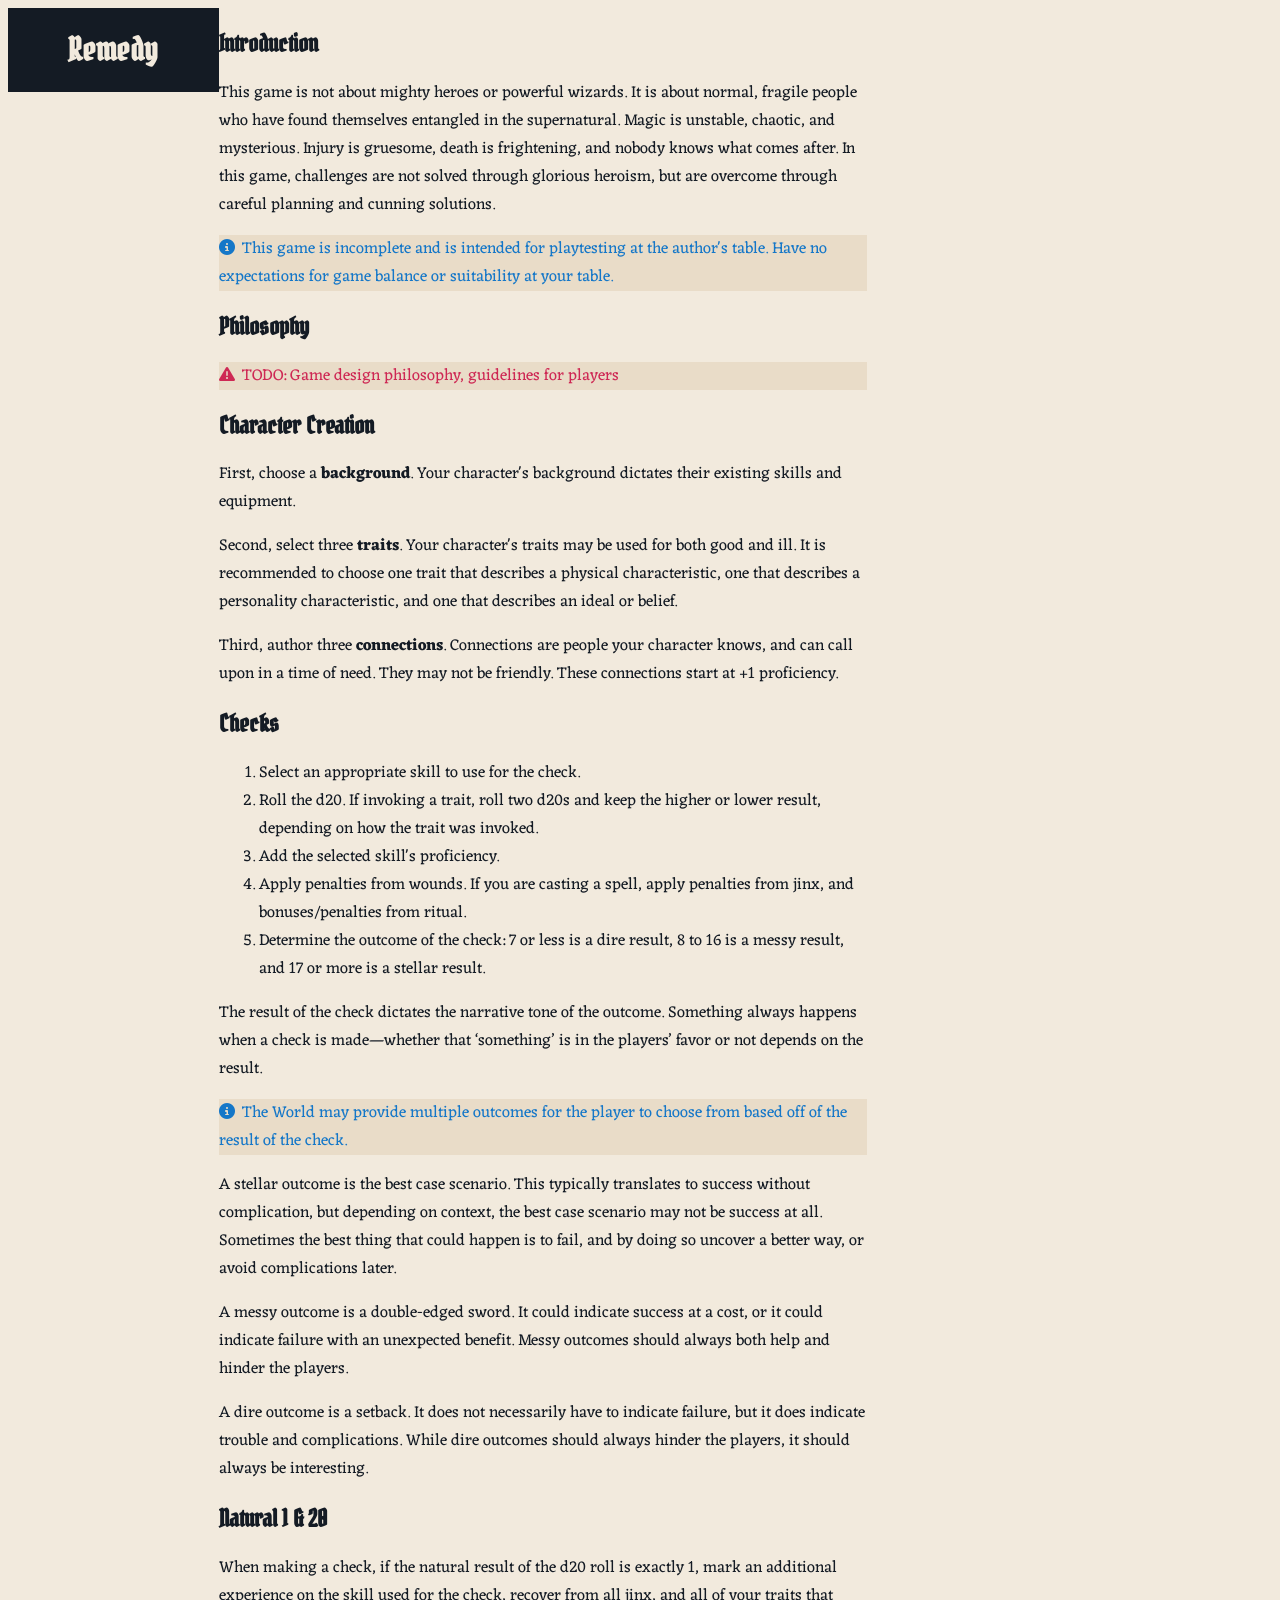
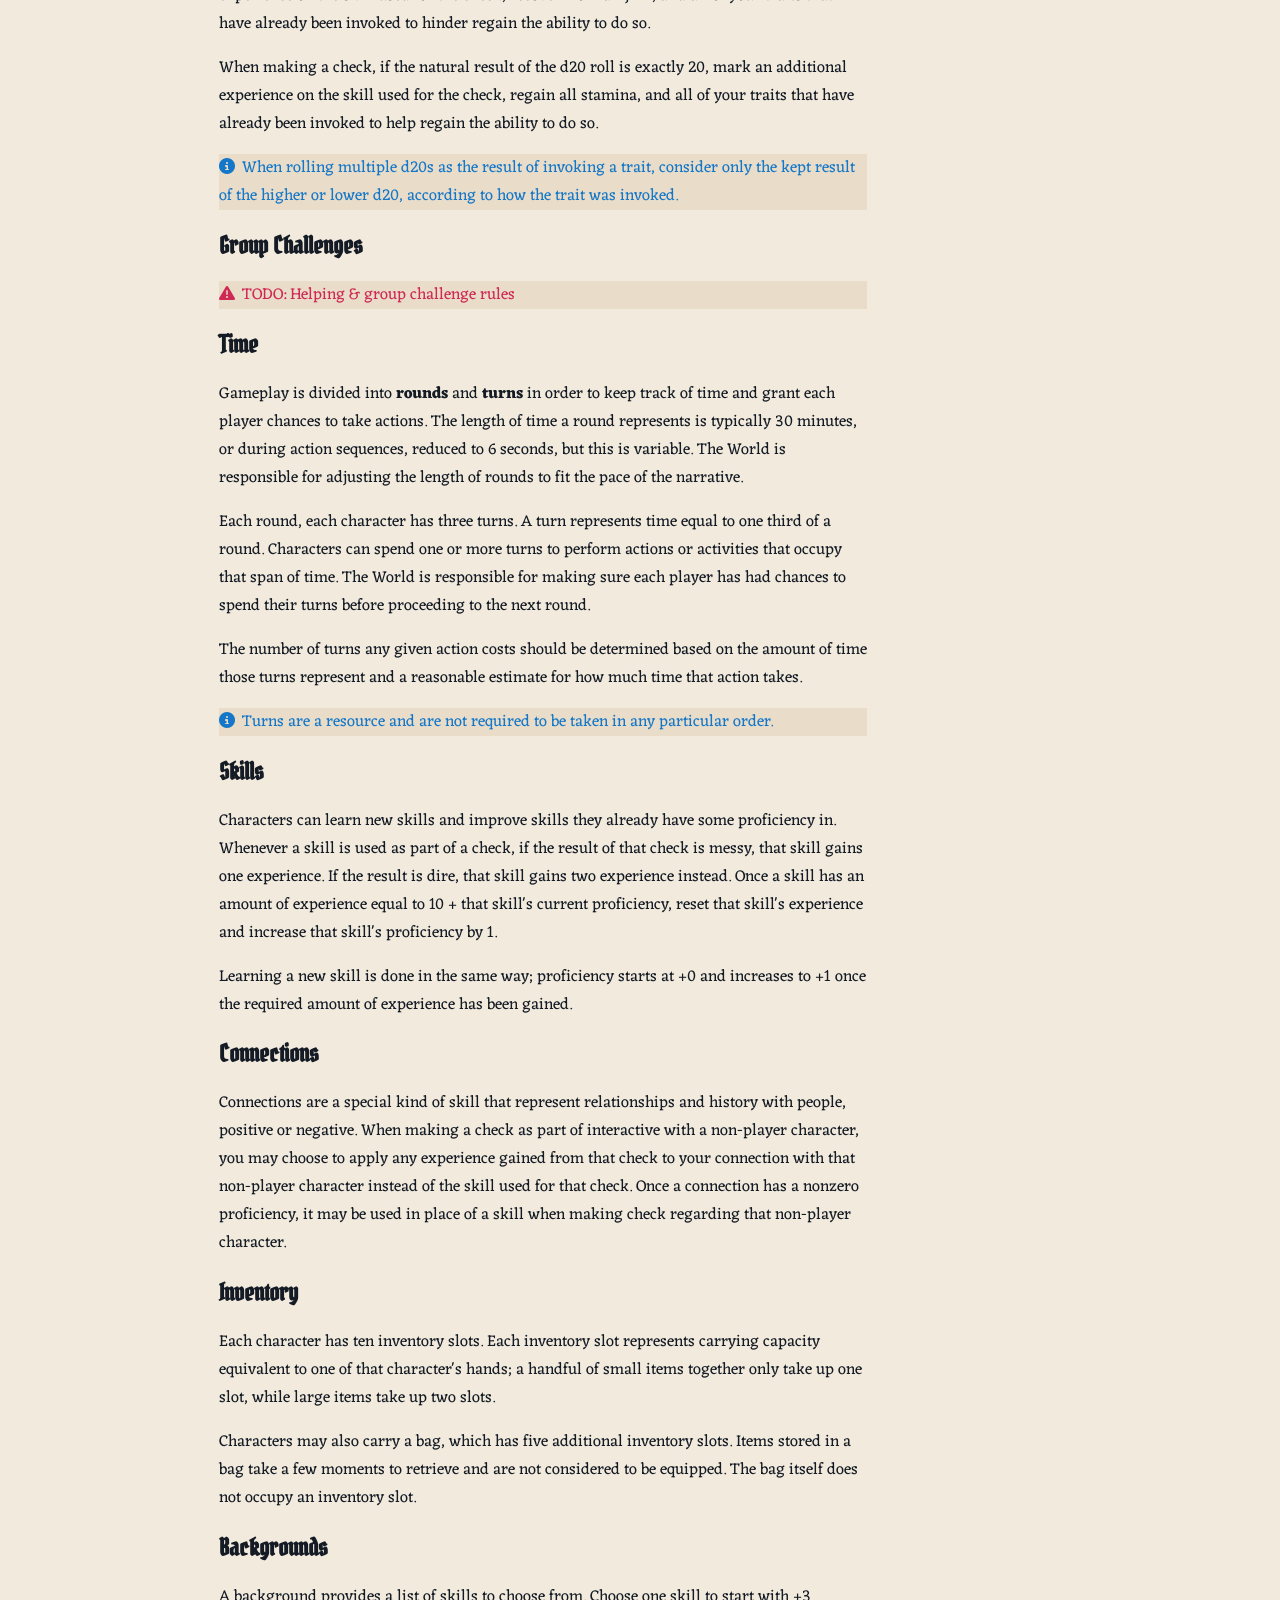
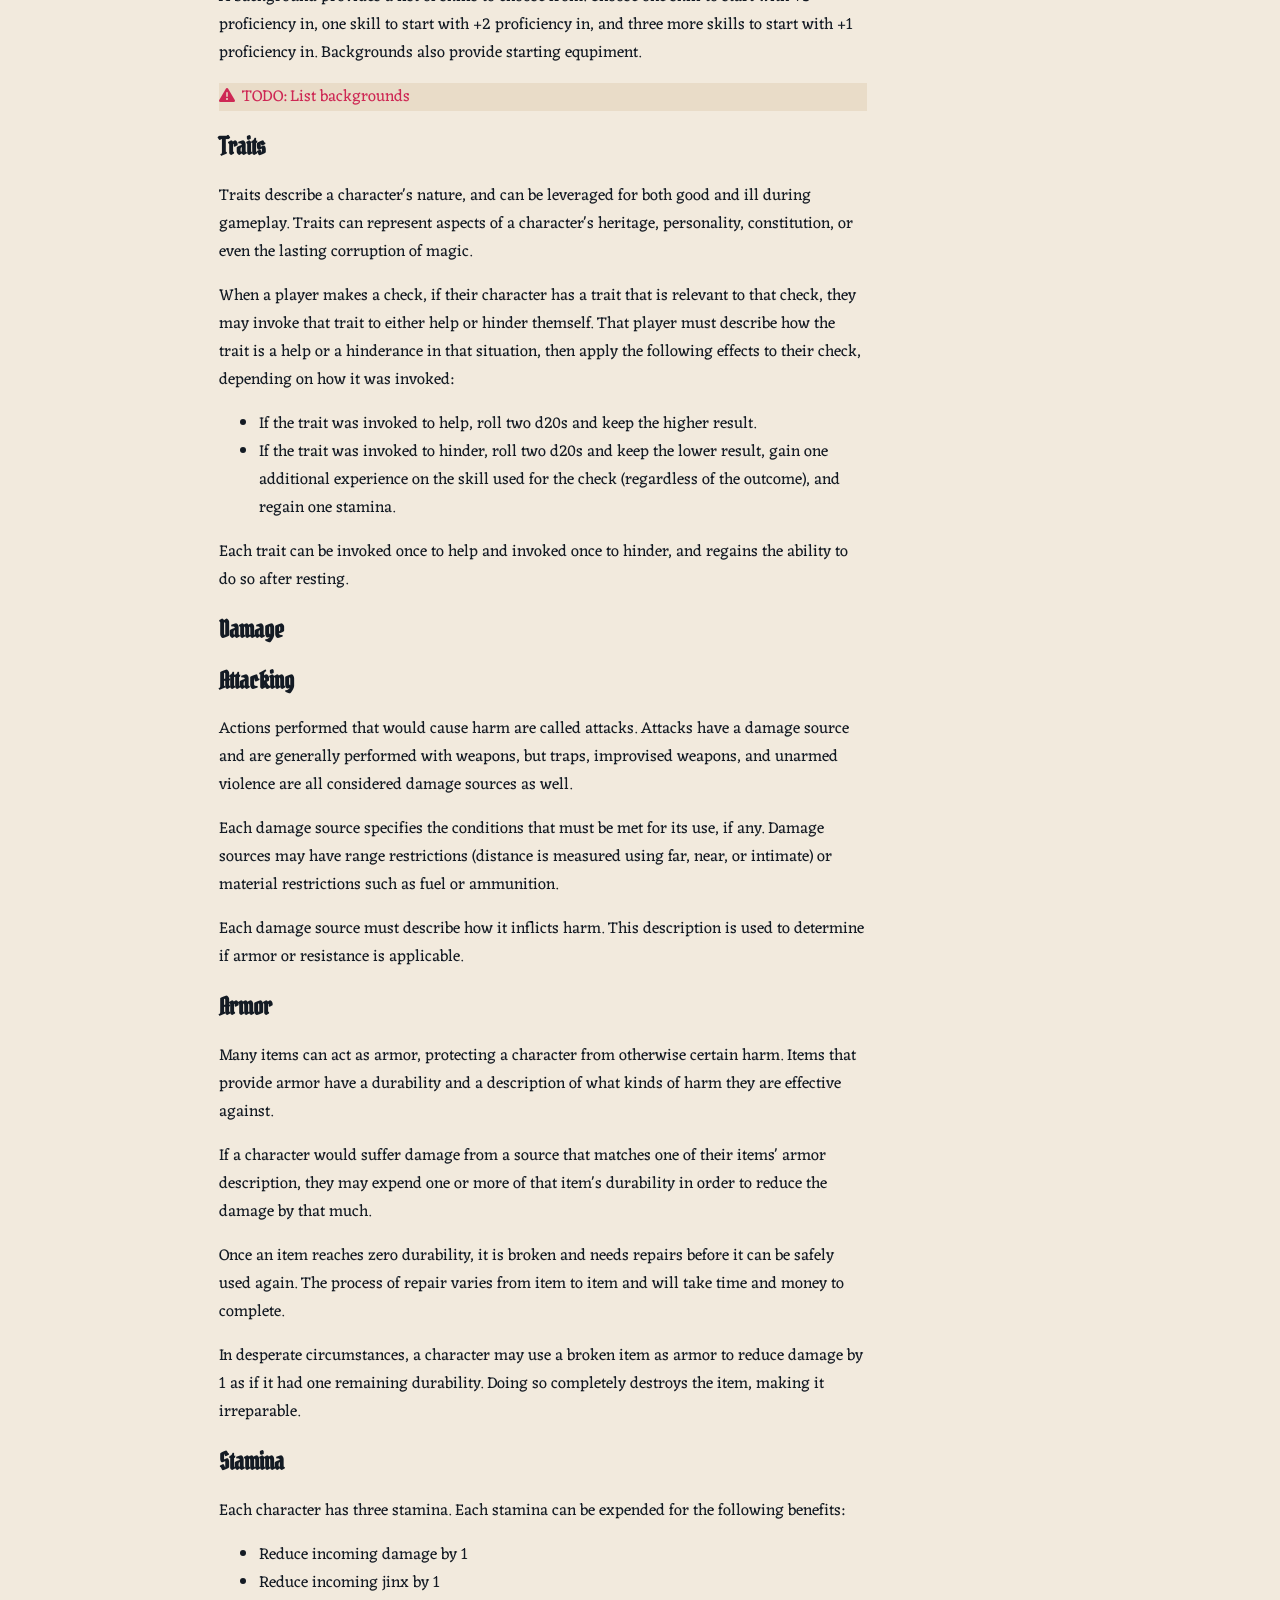
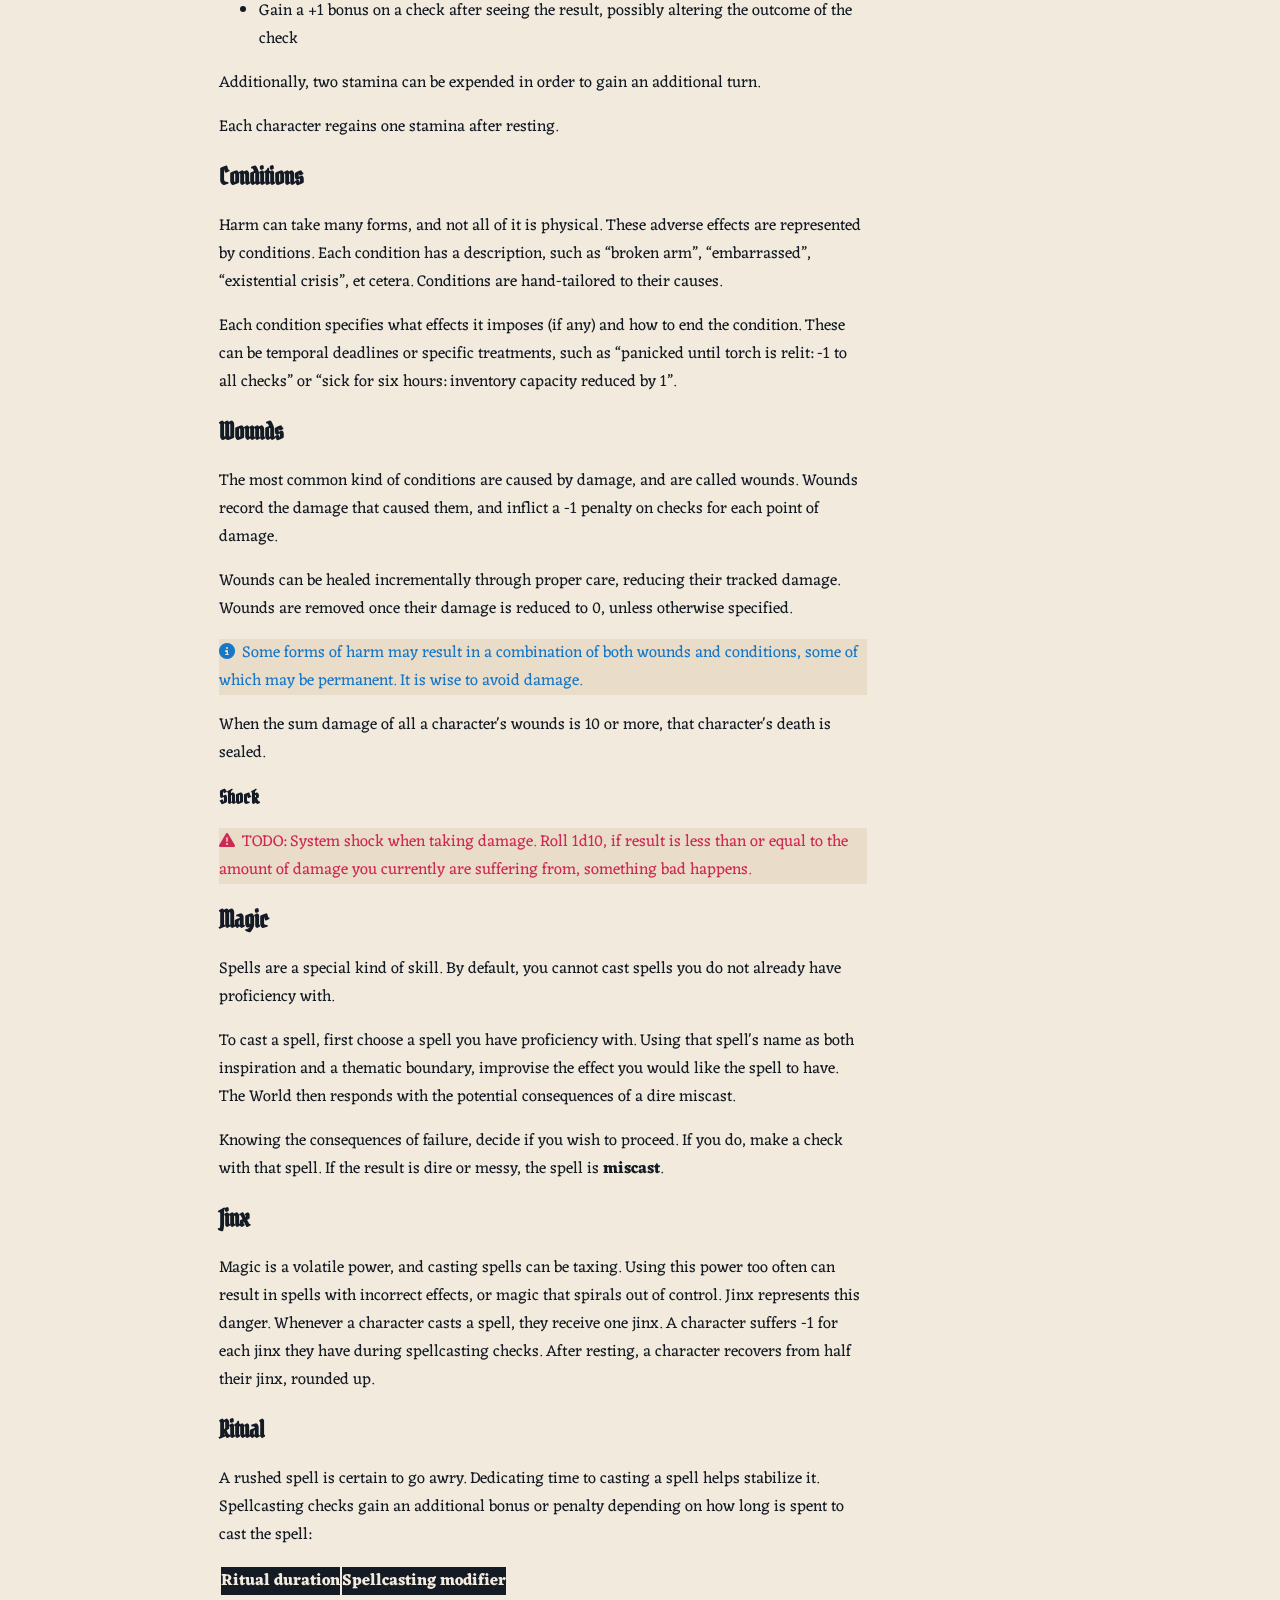
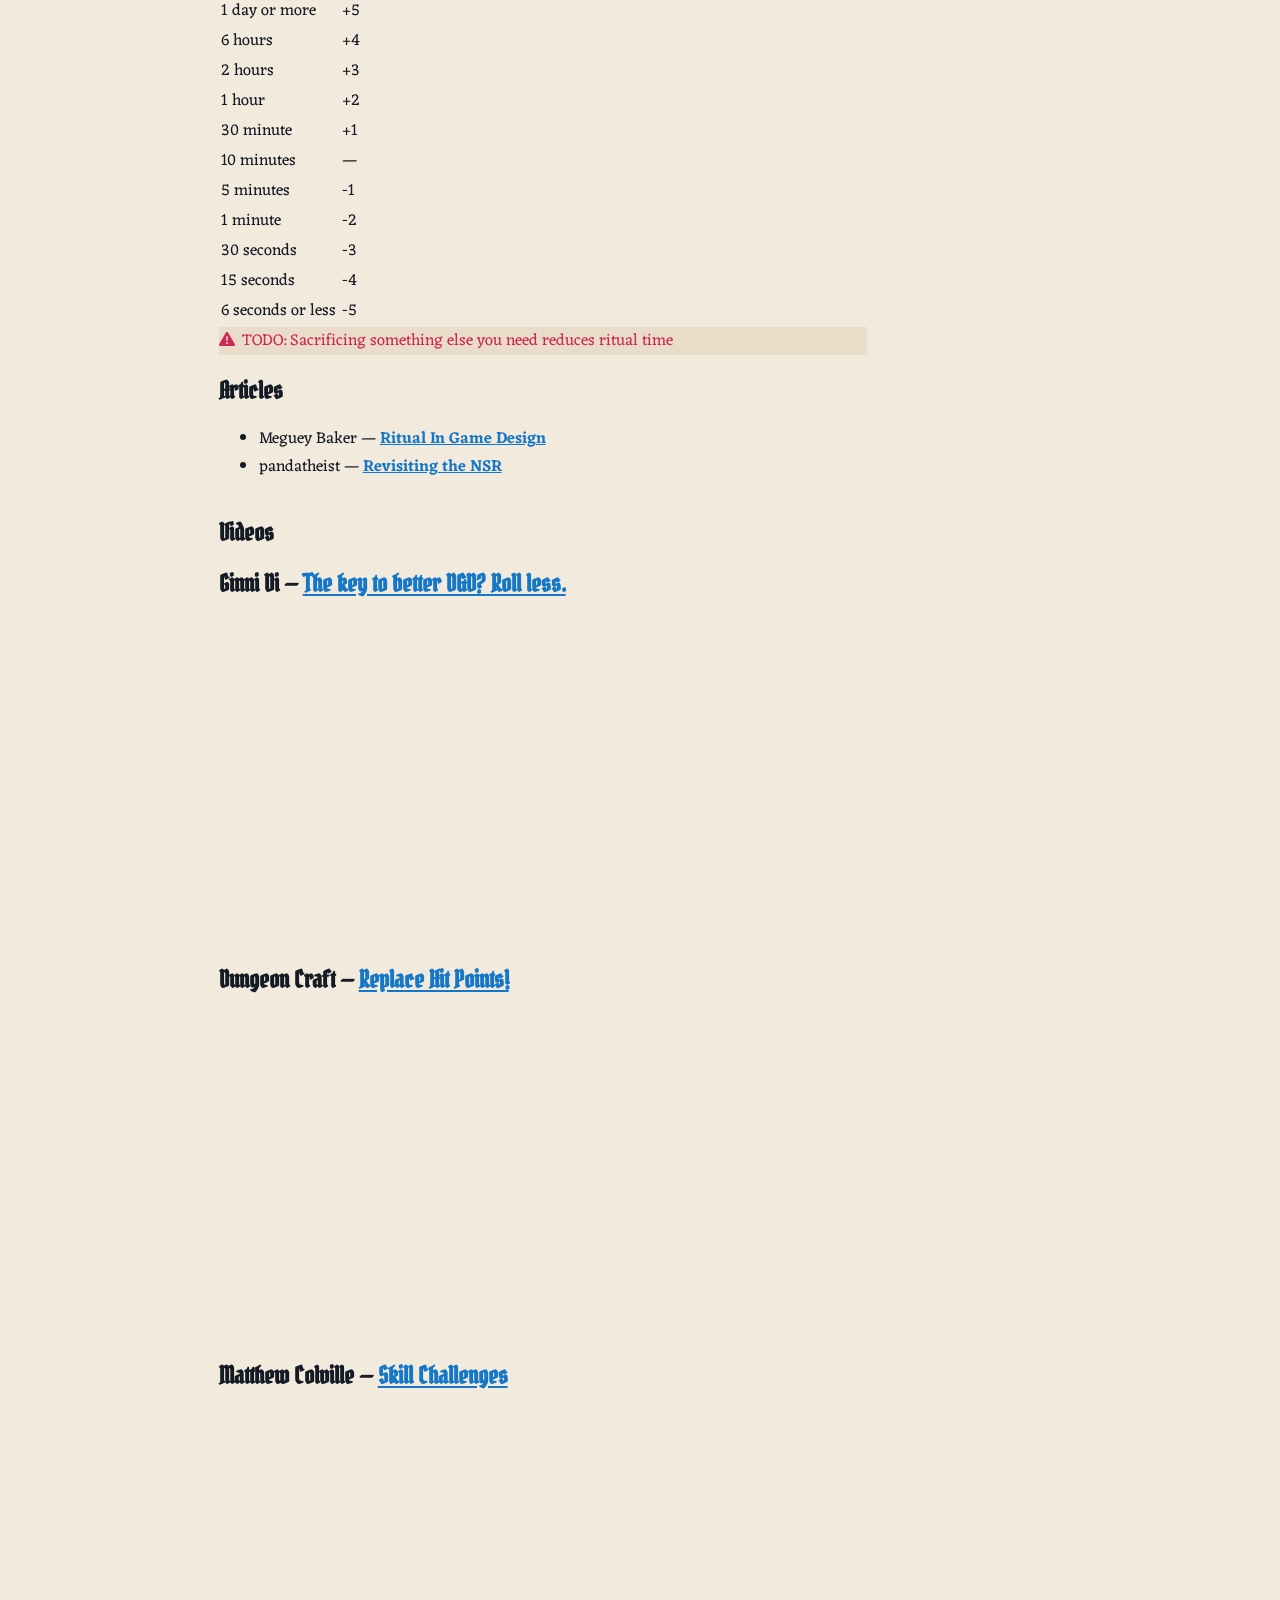
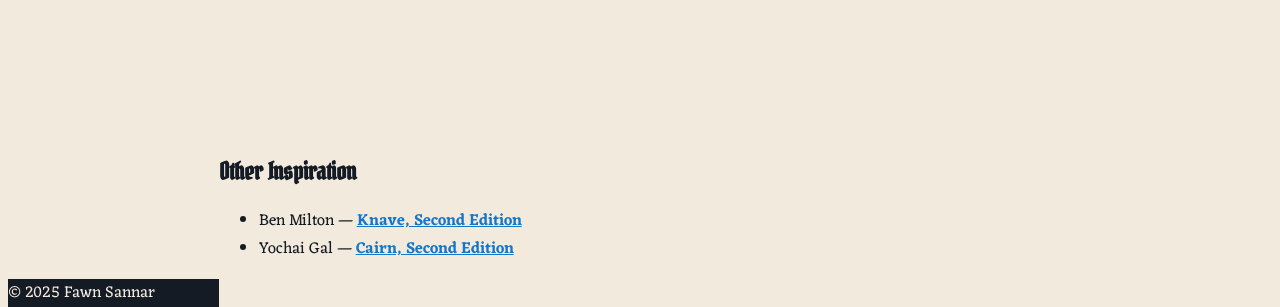
==== p3/index.html @ b81c4a77 "p3: Add Youtube embeds, add colors and font-awesome" ====
<!DOCTYPE html>
<!-- 
Project: Project 3-Responsive Web Site-Topic of your Choice
Name: Fawn Sannar
Submitted: 

I declare that the following source code was written by me, or provided by the instructor for this project. 
I understand that copying source code from any other source, providing source code to another student, or leaving my code on a public website constitutes cheating. 
I acknowledge that if I am found in violation of this policy this may result in a zero grade, a permanent record on file, and possibly immediate failure of the class.
-->
<html>
  <head>
    <title>Remedy</title>
    <link rel="stylesheet" href="css/saffron.css">
    <link rel="stylesheet" href="css/main.css">
    <meta name="viewport" content="width=device-width, initial-scale=1">
    <!-- <script type="text/javascript" src="js/main.js" defer></script> -->
  </head>
  <body class="g:sm">
    <header class="vstack p:md g:sm">
      <h1 id="title" class="mv:text">Remedy</h1>
    </header>
    <main class="content p:xs g:md">
      <section id="rules">
      <h1>Introduction</h1>
      <p>This game is not about mighty heroes or powerful wizards. It is about normal, fragile people who have found themselves entangled in the supernatural. Magic is unstable, chaotic, and mysterious. Injury is gruesome, death is frightening, and nobody knows what comes after. In this game, challenges are not solved through glorious heroism, but are overcome through careful planning and cunning solutions.</p>
      <aside>This game is incomplete and is intended for playtesting at the author's table. Have no expectations for game balance or suitability at your table.</aside>
      <h2>Philosophy</h2>
      <aside class="todo">TODO: Game design philosophy, guidelines for players</aside>
      <h1>Character Creation</h1>
      <p>First, choose a <strong>background</strong>. Your character's background dictates their existing skills and equipment.</p>
      <p>Second, select three <strong>traits</strong>. Your character's traits may be used for both good and ill. It is recommended to choose one trait that describes a physical characteristic, one that describes a personality characteristic, and one that describes an ideal or belief.</p>
      <p>Third, author three <strong>connections</strong>. Connections are people your character knows, and can call upon in a time of need. They may not be friendly. These connections start at +1 proficiency.</p>
      <h1>Checks</h1>
      <ol>
        <li>Select an appropriate skill to use for the check.</li>
        <li>Roll the d20. If invoking a trait, roll two d20s and keep the higher or lower result, depending on how the trait was invoked.</li>
        <li>Add the selected skill's proficiency.</li>
        <li>Apply penalties from wounds. If you are casting a spell, apply penalties from jinx, and bonuses/penalties from ritual.</li>
        <li>Determine the outcome of the check: 7 or less is a dire result, 8 to 16 is a messy result, and 17 or more is a stellar result.</li>
      </ol>
    	<p>The result of the check dictates the narrative tone of the outcome. Something always happens when a check is made—whether that ‘something’ is in the players’ favor or not depends on the result.</p>
    	<aside>The World may provide multiple outcomes for the player to choose from based off of the result of the check.</aside>
    	<p>A stellar outcome is the best case scenario. This typically translates to success without complication, but depending on context, the best case scenario may not be success at all. Sometimes the best thing that could happen is to fail, and by doing so uncover a better way, or avoid complications later.</p>
    	<p>A messy outcome is a double-edged sword. It could indicate success at a cost, or it could indicate failure with an unexpected benefit. Messy outcomes should always both help and hinder the players.</p>
    	<p>A dire outcome is a setback. It does not necessarily have to indicate failure, but it does indicate trouble and complications. While dire outcomes should always hinder the players, it should always be interesting.</p>
      <h2>Natural 1 & 20</h2>
    	<p>When making a check, if the natural result of the d20 roll is exactly 1, mark an additional experience on the skill used for the check, recover from all jinx, and all of your traits that have already been invoked to hinder regain the ability to do so.</p>
    	<p>When making a check, if the natural result of the d20 roll is exactly 20, mark an additional experience on the skill used for the check, regain all stamina, and all of your traits that have already been invoked to help regain the ability to do so.</p>
    	<aside>When rolling multiple d20s as the result of invoking a trait, consider only the kept result of the higher or lower d20, according to how the trait was invoked.</aside>
      <h2>Group Challenges</h2>
      <aside class="todo">TODO: Helping & group challenge rules</aside>
      <h1>Time</h1>
    	<p>Gameplay is divided into <strong>rounds</strong> and <strong>turns</strong> in order to keep track of time and grant each player chances to take actions. The length of time a round represents is typically 30 minutes, or during action sequences, reduced to 6 seconds, but this is variable. The World is responsible for adjusting the length of rounds to fit the pace of the narrative.</p>
    	<p>Each round, each character has three turns. A turn represents time equal to one third of a round. Characters can spend one or more turns to perform actions or activities that occupy that span of time. The World is responsible for making sure each player has had chances to spend their turns before proceeding to the next round.</p>
    	<p>The number of turns any given action costs should be determined based on the amount of time those turns represent and a reasonable estimate for how much time that action takes.</p>
    	<aside>Turns are a resource and are not required to be taken in any particular order.</aside>
      <h1>Skills</h1>
    	<p>Characters can learn new skills and improve skills they already have some proficiency in. Whenever a skill is used as part of a check, if the result of that check is messy, that skill gains one experience. If the result is dire, that skill gains two experience instead. Once a skill has an amount of experience equal to 10 + that skill's current proficiency, reset that skill's experience and increase that skill's proficiency by 1.</p>
    	<p>Learning a new skill is done in the same way; proficiency starts at +0 and increases to +1 once the required amount of experience has been gained.</p>
    	<h2>Connections</h2>
    	<p>Connections are a special kind of skill that represent relationships and history with people, positive or negative. When making a check as part of interactive with a non-player character, you may choose to apply any experience gained from that check to your connection with that non-player character instead of the skill used for that check. Once a connection has a nonzero proficiency, it may be used in place of a skill when making check regarding that non-player character.</p>
      <h1>Inventory</h1>
    	<p>Each character has ten inventory slots. Each inventory slot represents carrying capacity equivalent to one of that character's hands; a handful of small items together only take up one slot, while large items take up two slots.</p>
    	<p>Characters may also carry a bag, which has five additional inventory slots. Items stored in a bag take a few moments to retrieve and are not considered to be equipped. The bag itself does not occupy an inventory slot.</p>
      <h1>Backgrounds</h1>
      <p>A background provides a list of skills to choose from. Choose one skill to start with +3 proficiency in, one skill to start with +2 proficiency in, and three more skills to start with +1 proficiency in. Backgrounds also provide starting equpiment.</p>
      <aside class="todo">TODO: List backgrounds</aside>
      <h1>Traits</h1>
    	<p>Traits describe a character's nature, and can be leveraged for both good and ill during gameplay. Traits can represent aspects of a character's heritage, personality, constitution, or even the lasting corruption of magic.</p>
    	<p>When a player makes a check, if their character has a trait that is relevant to that check, they may invoke that trait to either help or hinder themself. That player must describe how the trait is a help or a hinderance in that situation, then apply the following effects to their check, depending on how it was invoked:</p>
    	<ul>
    		<li>If the trait was invoked to help, roll two d20s and keep the higher result.</li>
    		<li>If the trait was invoked to hinder, roll two d20s and keep the lower result, gain one additional experience on the skill used for the check (regardless of the outcome), and regain one stamina.</li>
    	</ul>
    	<p>Each trait can be invoked once to help and invoked once to hinder, and regains the ability to do so after resting.</p>
      <h1>Damage</h1>
      <h2>Attacking</h2>
      <p>Actions performed that would cause harm are called attacks. Attacks have a damage source and are generally performed with weapons, but traps, improvised weapons, and unarmed violence are all considered damage sources as well.</p>
      <p>Each damage source specifies the conditions that must be met for its use, if any. Damage sources may have range restrictions (distance is measured using far, near, or intimate) or material restrictions such as fuel or ammunition.</p>
      <p>Each damage source must describe how it inflicts harm. This description is used to determine if armor or resistance is applicable.</p>
      <h2>Armor</h2>
    	<p>Many items can act as armor, protecting a character from otherwise certain harm. Items that provide armor have a durability and a description of what kinds of harm they are effective against.</p>
    	<p>If a character would suffer damage from a source that matches one of their items' armor description, they may expend one or more of that item's durability in order to reduce the damage by that much.</p>
    	<p>Once an item reaches zero durability, it is broken and needs repairs before it can be safely used again. The process of repair varies from item to item and will take time and money to complete.</p>
    	<p>In desperate circumstances, a character may use a broken item as armor to reduce damage by 1 as if it had one remaining durability. Doing so completely destroys the item, making it irreparable.</p>
      <h2>Stamina</h2>
    	<p>Each character has three stamina. Each stamina can be expended for the following benefits:</p>
    	<ul>
    		<li>Reduce incoming damage by 1</li>
    		<li>Reduce incoming jinx by 1</li>
    		<li>Gain a +1 bonus on a check after seeing the result, possibly altering the outcome of the check</li>
    	</ul>
      <p>Additionally, two stamina can be expended in order to gain an additional turn.</p>
    	<p>Each character regains one stamina after resting.</p>
      <h2>Conditions</h2>
    	<p>Harm can take many forms, and not all of it is physical. These adverse effects are represented by conditions. Each condition has a description, such as “broken arm”, “embarrassed”, “existential crisis”, et cetera. Conditions are hand-tailored to their causes.</p>
    	<p>Each condition specifies what effects it imposes (if any) and how to end the condition. These can be temporal deadlines or specific treatments, such as “panicked until torch is relit: -1 to all checks” or “sick for six hours: inventory capacity reduced by 1”.</p>
      <h2>Wounds</h2>
    	<p>The most common kind of conditions are caused by damage, and are called wounds. Wounds record the damage that caused them, and inflict a -1 penalty on checks for each point of damage.</p>
    	<p>Wounds can be healed incrementally through proper care, reducing their tracked damage. Wounds are removed once their damage is reduced to 0, unless otherwise specified.</p>
    	<aside>Some forms of harm may result in a combination of both wounds and conditions, some of which may be permanent. It is wise to avoid damage.</aside>
    	<p>When the sum damage of all a character's wounds is 10 or more, that character's death is sealed.</p>
      <h3>Shock</h3>
      <aside class="todo">TODO: System shock when taking damage. Roll 1d10, if result is less than or equal to the amount of damage you currently are suffering from, something bad happens.</aside>
      <h1>Magic</h1>
      <p>Spells are a special kind of skill. By default, you cannot cast spells you do not already have proficiency with.</p>
      <p>To cast a spell, first choose a spell you have proficiency with. Using that spell's name as both inspiration and a thematic boundary, improvise the effect you would like the spell to have. The World then responds with the potential consequences of a dire miscast.</p>
      <p>Knowing the consequences of failure, decide if you wish to proceed. If you do, make a check with that spell. If the result is dire or messy, the spell is <strong>miscast</strong>.</p>
      <h2>Jinx</h2>
      <p>Magic is a volatile power, and casting spells can be taxing. Using this power too often can result in spells with incorrect effects, or magic that spirals out of control. Jinx represents this danger. Whenever a character casts a spell, they receive one jinx. A character suffers -1 for each jinx they have during spellcasting checks. After resting, a character recovers from half their jinx, rounded up.</p>
      <h2>Ritual</h2>
      <p>A rushed spell is certain to go awry. Dedicating time to casting a spell helps stabilize it. Spellcasting checks gain an additional bonus or penalty depending on how long is spent to cast the spell:</p>
      <table>
        <thead>
          <tr><td>Ritual duration</td><td>Spellcasting modifier</td></tr>
        </thead>
        <tr><td>1 day or more</td><td>+5</td></tr>
        <tr><td>6 hours</td><td>+4</td></tr>
        <tr><td>2 hours</td><td>+3</td></tr>
        <tr><td>1 hour</td><td>+2</td></tr>
        <tr><td>30 minute</td><td>+1</td></tr>
        <tr><td>10 minutes</td><td>—</td></tr>
        <tr><td>5 minutes</td><td>-1</td></tr>
        <tr><td>1 minute</td><td>-2</td></tr>
        <tr><td>30 seconds</td><td>-3</td></tr>
        <tr><td>15 seconds</td><td>-4</td></tr>
        <tr><td>6 seconds or less</td><td>-5</td></tr>
      </table>
      <aside class="todo">TODO: Sacrificing something else you need reduces ritual time</aside>
      </section>
      <section id="articles">
      <h1>Articles</h1>
    	<ul>
    		<li>Meguey Baker — <a href="https://lumpley.games/2021/12/30/ritual-in-game-design/">Ritual In Game Design</a></li>
        <li>pandatheist — <a href="https://boneboxchant.wordpress.com/2022/05/04/revisiting-the-nsr/">Revisiting the NSR</a></li>
    	</ul>
      </section>
      <section id="videos">
      <h1>Videos</h1>
  		<h2>Ginni Di — <a href="https://youtu.be/UgDff35jtHw">The key to better D&amp;D? Roll less.</a></h2>
      <iframe width="560" height="315" src="https://www.youtube-nocookie.com/embed/UgDff35jtHw?si=7KKieI5E3Myk6gzg" title="YouTube video player" frameborder="0" allow="accelerometer; autoplay; clipboard-write; encrypted-media; gyroscope; picture-in-picture; web-share" referrerpolicy="strict-origin-when-cross-origin" allowfullscreen></iframe>
  		<h2>Dungeon Craft — <a href="https://youtu.be/MABlOHYommI">Replace Hit Points!</a></h2>
      <iframe width="560" height="315" src="https://www.youtube-nocookie.com/embed/MABlOHYommI?si=eLL5RhQi91vYQtka" title="YouTube video player" frameborder="0" allow="accelerometer; autoplay; clipboard-write; encrypted-media; gyroscope; picture-in-picture; web-share" referrerpolicy="strict-origin-when-cross-origin" allowfullscreen></iframe>
  		<h2>Matthew Colville — <a href="https://youtu.be/MABlOHYommI">Skill Challenges</a></h2>
      <iframe width="560" height="315" src="https://www.youtube-nocookie.com/embed/GvOeqDpkBm8?si=SdVGwxSLFBmIw0ms" title="YouTube video player" frameborder="0" allow="accelerometer; autoplay; clipboard-write; encrypted-media; gyroscope; picture-in-picture; web-share" referrerpolicy="strict-origin-when-cross-origin" allowfullscreen></iframe>
      </section>
      <section id="other inspiration">
      <h1>Other Inspiration</h1>
    	<ul>
    		<li>Ben Milton — <a href="https://questingblog.com/knave-2e/">Knave, Second Edition</a></li>
    		<li>Yochai Gal — <a href="https://cairnrpg.com/second-edition/">Cairn, Second Edition</a></li>
    	</ul>
      </section>
    </main>
    <footer>
    &copy; 2025 Fawn Sannar
    </footer>
  </body>
</html>
---- p3/css/main.css ----
@import url("https://cdnjs.cloudflare.com/ajax/libs/font-awesome/6.4.2/css/all.min.css");
@import url('https://fonts.googleapis.com/css2?family=Eczar:wght@400..800&family=Pirata+One&display=swap');

:root {
  --col-paper: oklch(94% 0.02 80);
  --col-paper1: oklch(90% 0.03 80);
  --col-paper2: oklch(86% 0.05 80);
  --col-paper3: oklch(82% 0.07 80);

  --col-ink: oklch(22% 0.02 255);
  --col-ink-faint: oklch(40% 0.01 44);
  --col-ink-red: oklch(56% 0.2 12);
  --col-ink-blue: oklch(56% 0.15 250);
  --col-ink-purple: oklch(56% 0.15 295);

  background-color: var(--col-paper);
  color: var(--col-ink);
  font-family: 'Eczar', serif;
  font-variant-numeric: tabular-nums;
}

body {
  height: 100dvh;
  display: grid;
  grid-template: "nav body" 1fr "footer ." auto / minmax(min-content, 1fr) 5fr;
  align-items: start;
}

thead {
  font-weight: bold;
}

aside {
  color: var(--col-ink-blue);
  background-color: var(--col-paper1);
  border-radius: var(--xs-rem);
  padding: var(--xs-rem) var(--sm-rem);
}

aside::before {
  content: "\f05a";
  font-family: "Font Awesome 6 Free";
  font-style: normal;
  font-variant: normal;
  text-rendering: auto;
  font-weight: 900;
  margin-inline-end: 0.7ch;
}

a {
  font-weight: 600;
  /* text-decoration: none; */
  color: var(--col-ink-blue);
}

a:visited {
  color: var(--col-ink-purple);
}

table td {
  padding: var(--zs-rem);
}

.todo {
  font-style: normal;
  color: var(--col-ink-red);
}

.todo::before {
  content: "\f071";
}

.content {
  display: grid;
  grid-area: body;
  grid-template-columns: minmax(min-content, auto) 1fr;
}

:is(h1, h2, h3, h4, h5, h6) {
  font-family: 'Pirata One', serif;
}

.content> :is(h1, h2, h3, h4, h5, h6) {
  text-align: end;
  grid-column: 1;
  padding: 0;
  margin-top: calc(1em - 1lh);
}

.content>:is(ol, ul) {
  padding-inline-start: 3ch;
}

.content>* {
  max-width: 72ch;
  grid-column: 2;
  align-self: flex-start;
  margin: 0;
}

header,
footer,
thead {
  color: var(--col-paper);
  background-color: var(--col-ink);
}

header {
  grid-area: nav;
}

footer {
  grid-area: footer;
}

#title {
  text-align: center;
}

@media (width < 786px) {
  body {
    grid-template: "nav" auto "body" 1fr "footer" auto / 1fr;
  }

  p {
    text-indent: 2ch;
  }

  .content {
    grid-template-columns: 1fr;
  }

  .content> :is(h1, h2, h3, h4, h5, h6) {
    text-align: start;
    grid-column: 1;
  }

  .content>p {
    grid-column: 1;
  }

  .content>* {
    grid-column: 1;
    padding-top: 0;
  }
}
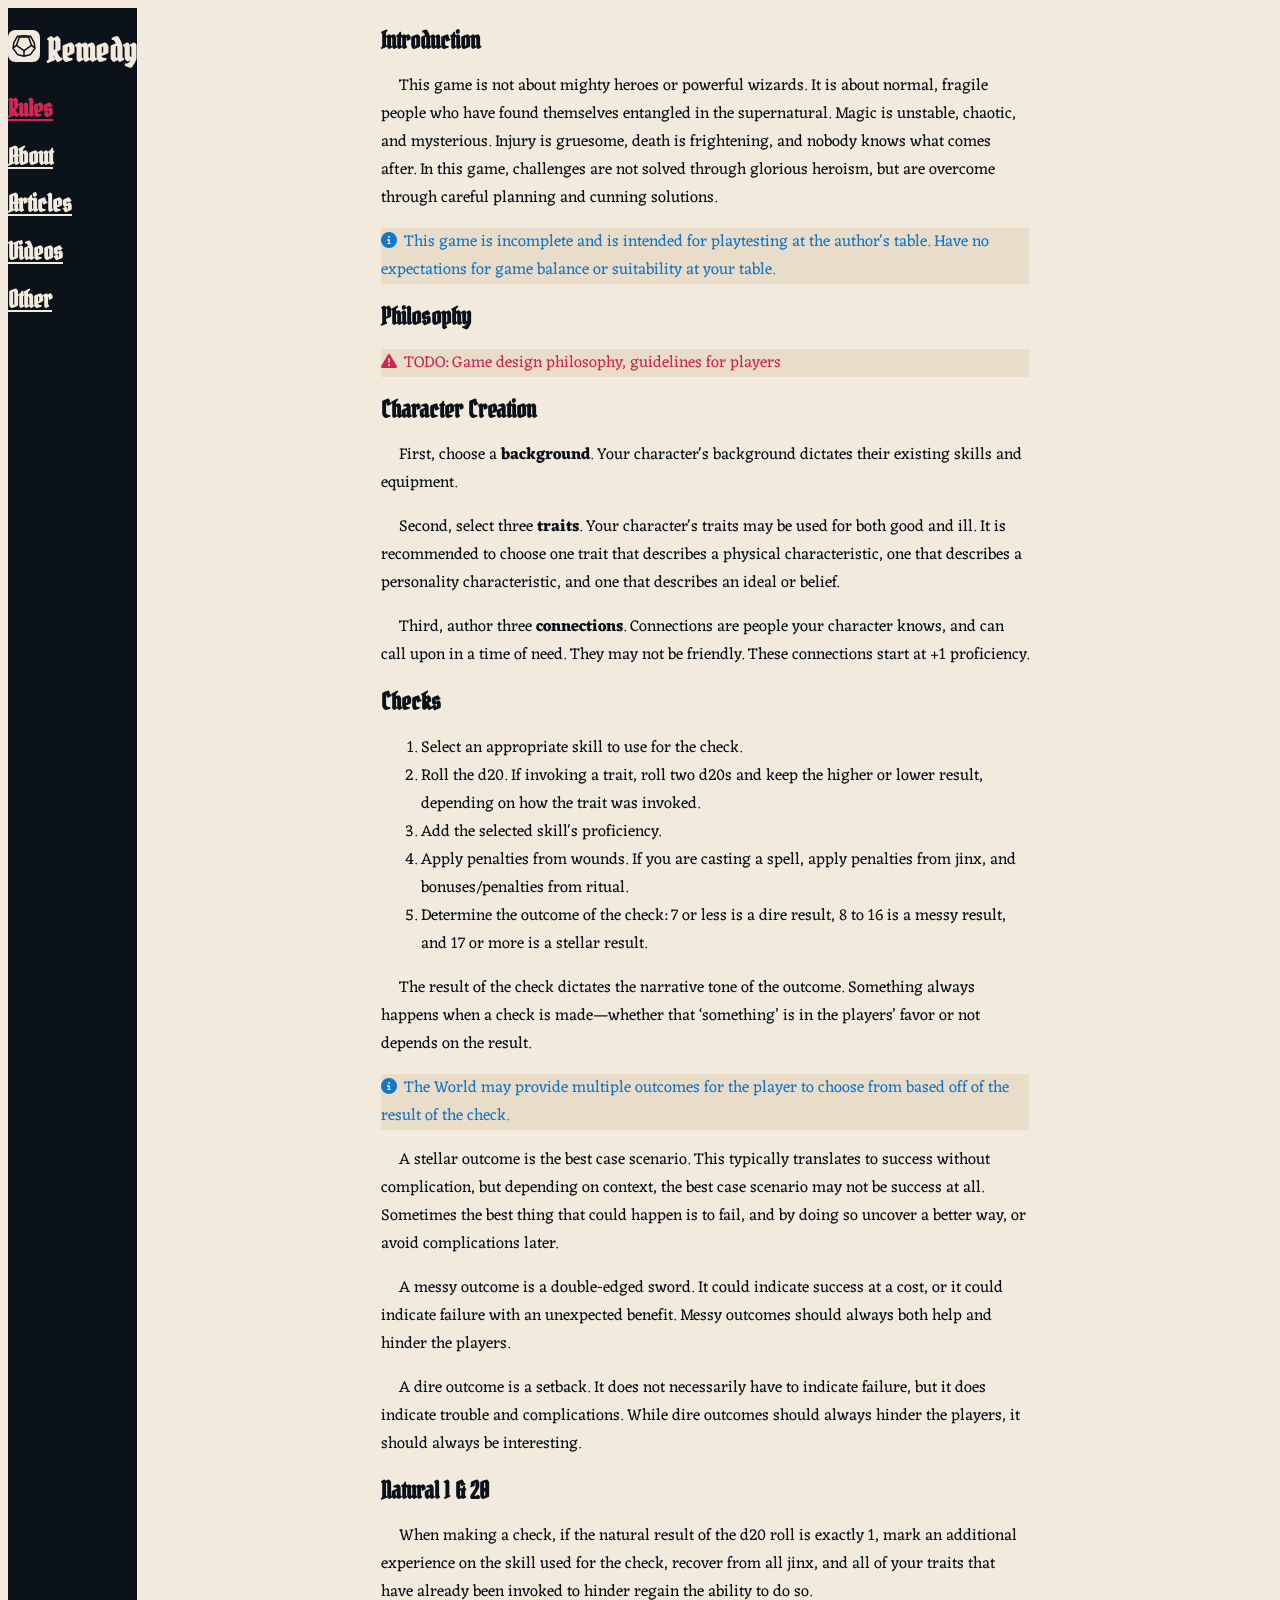
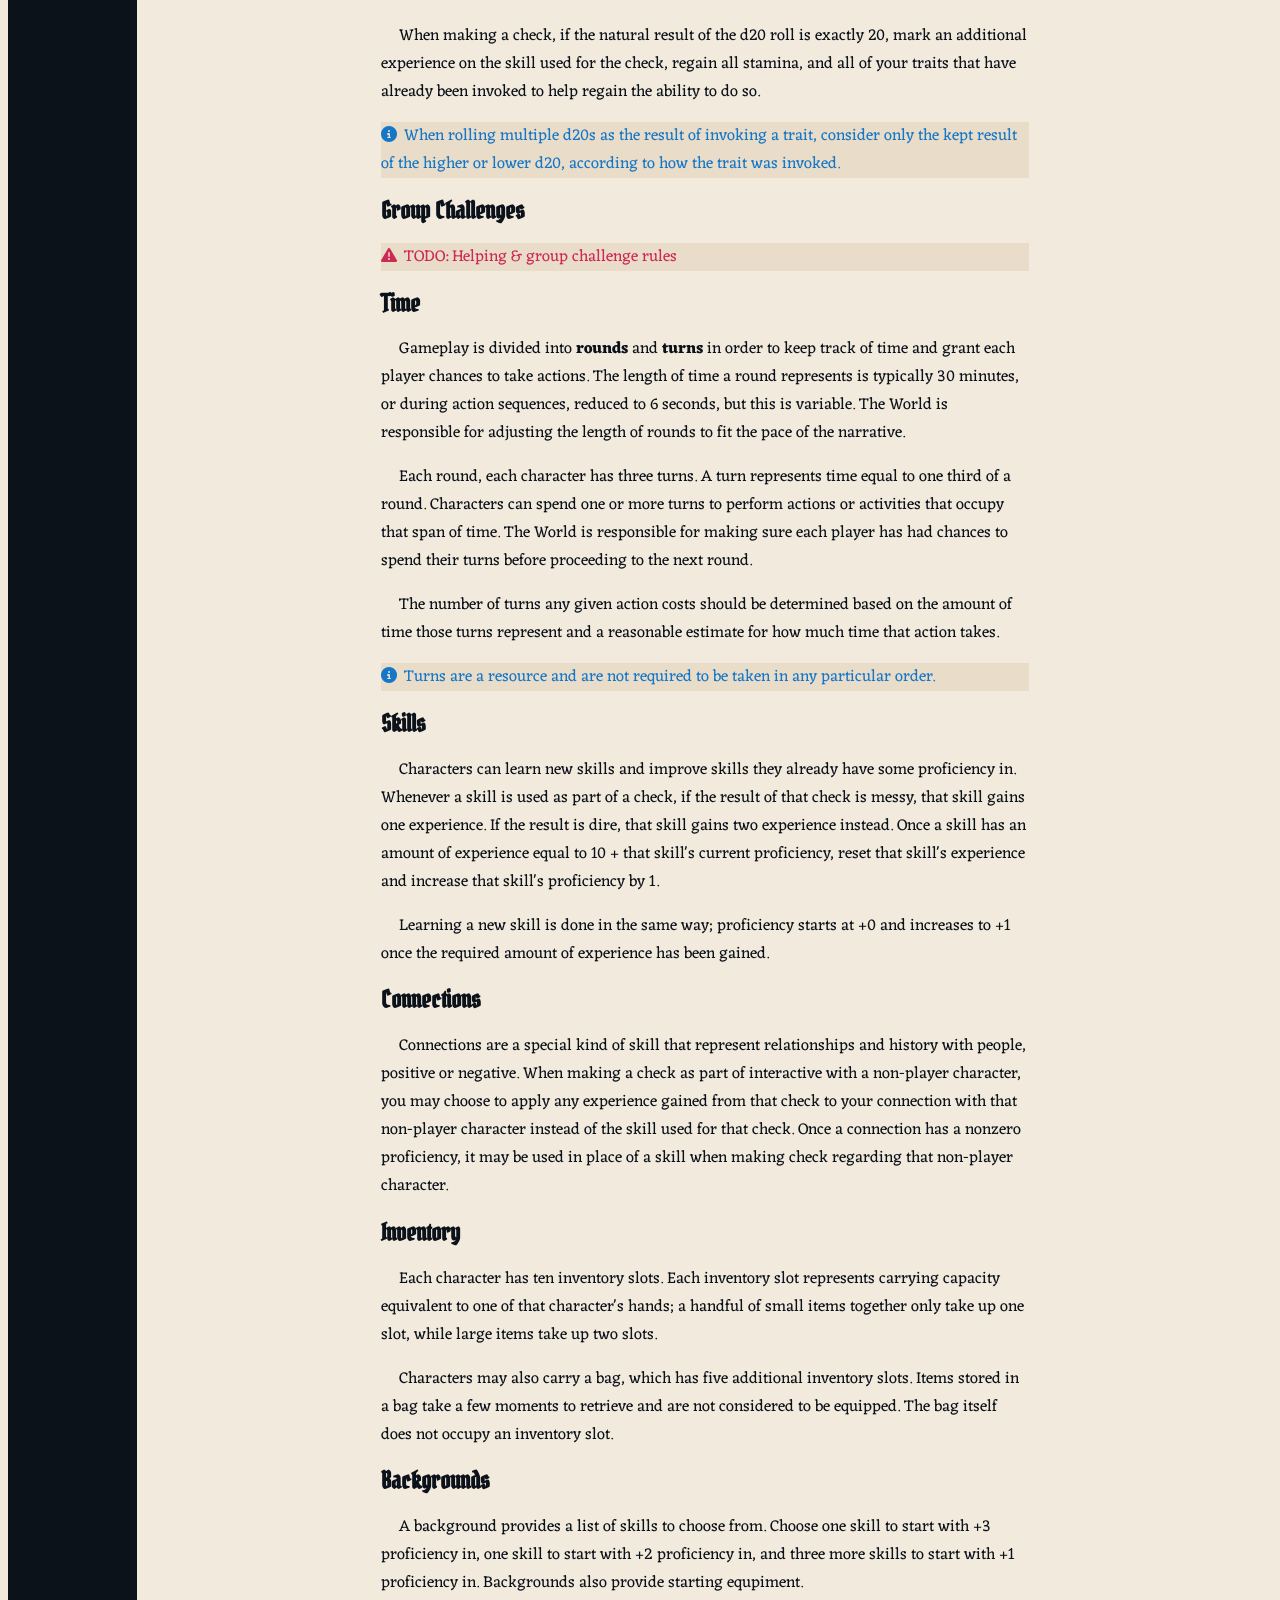
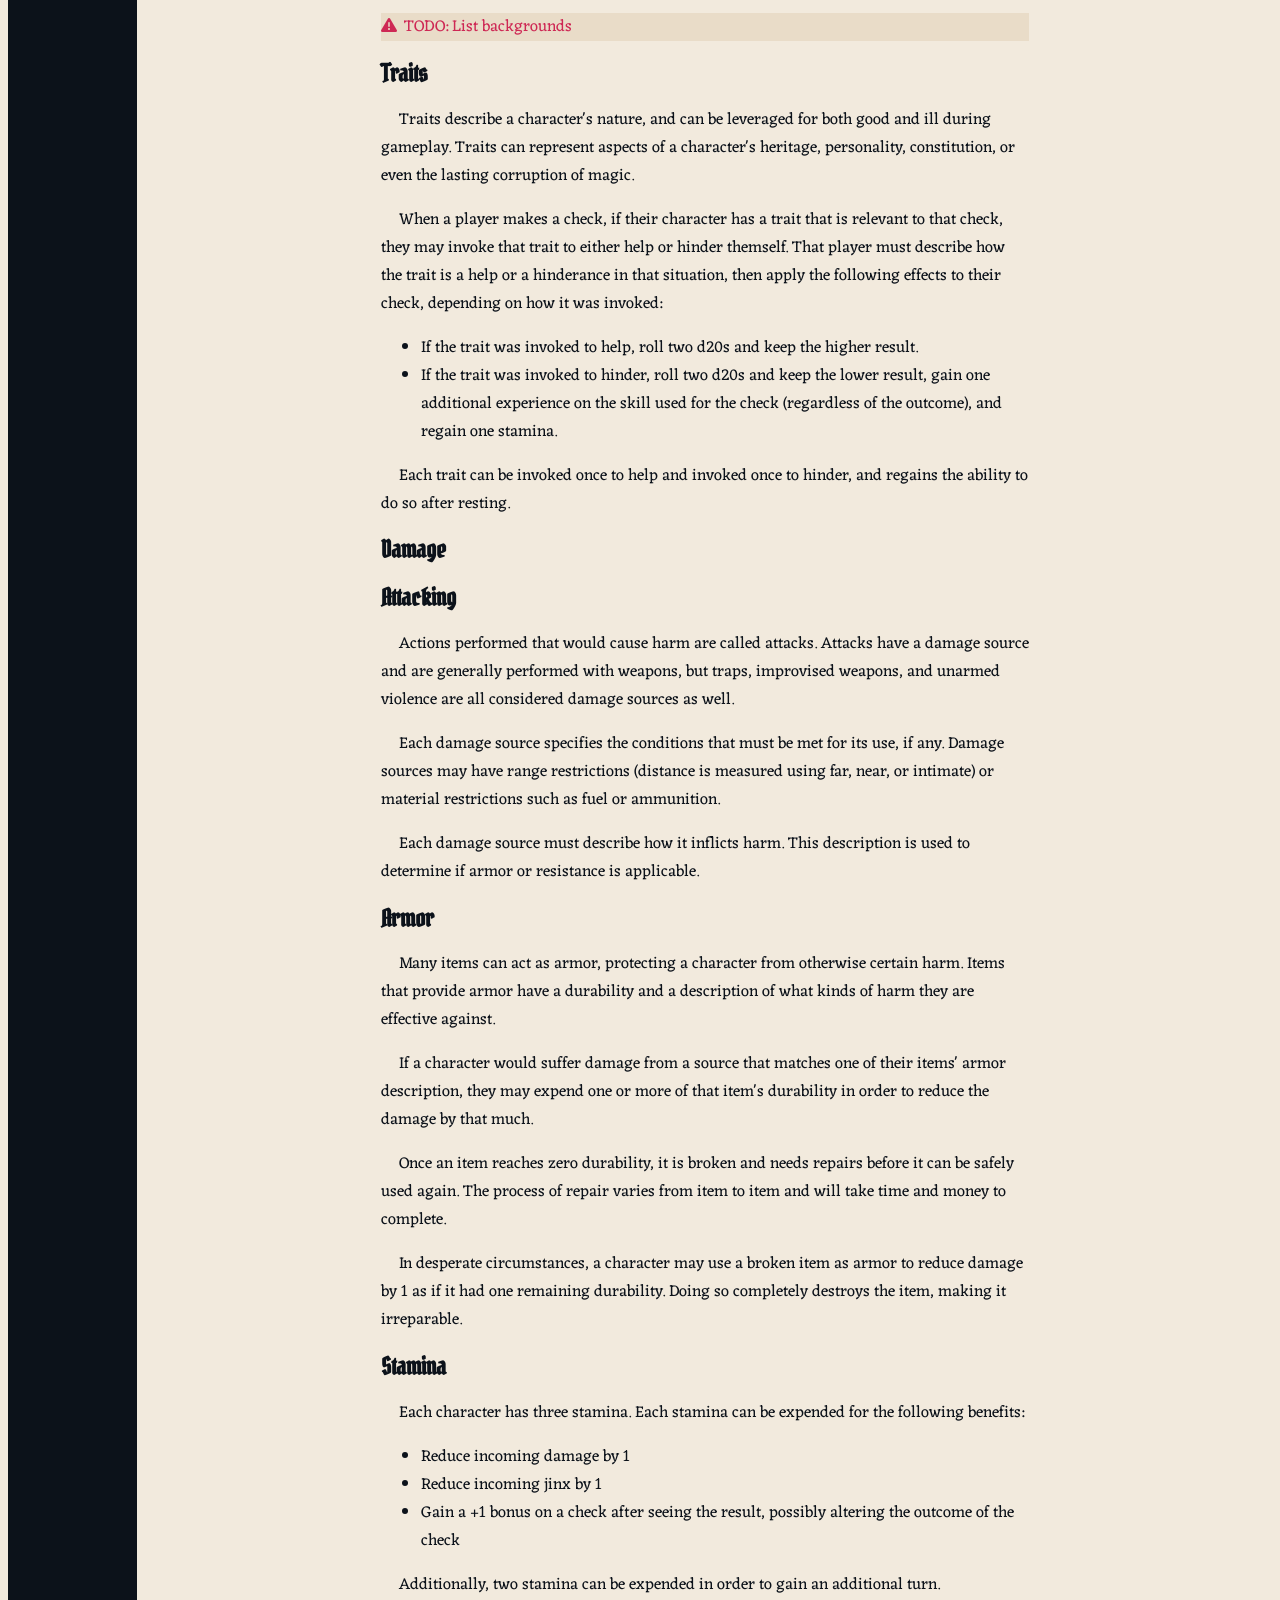
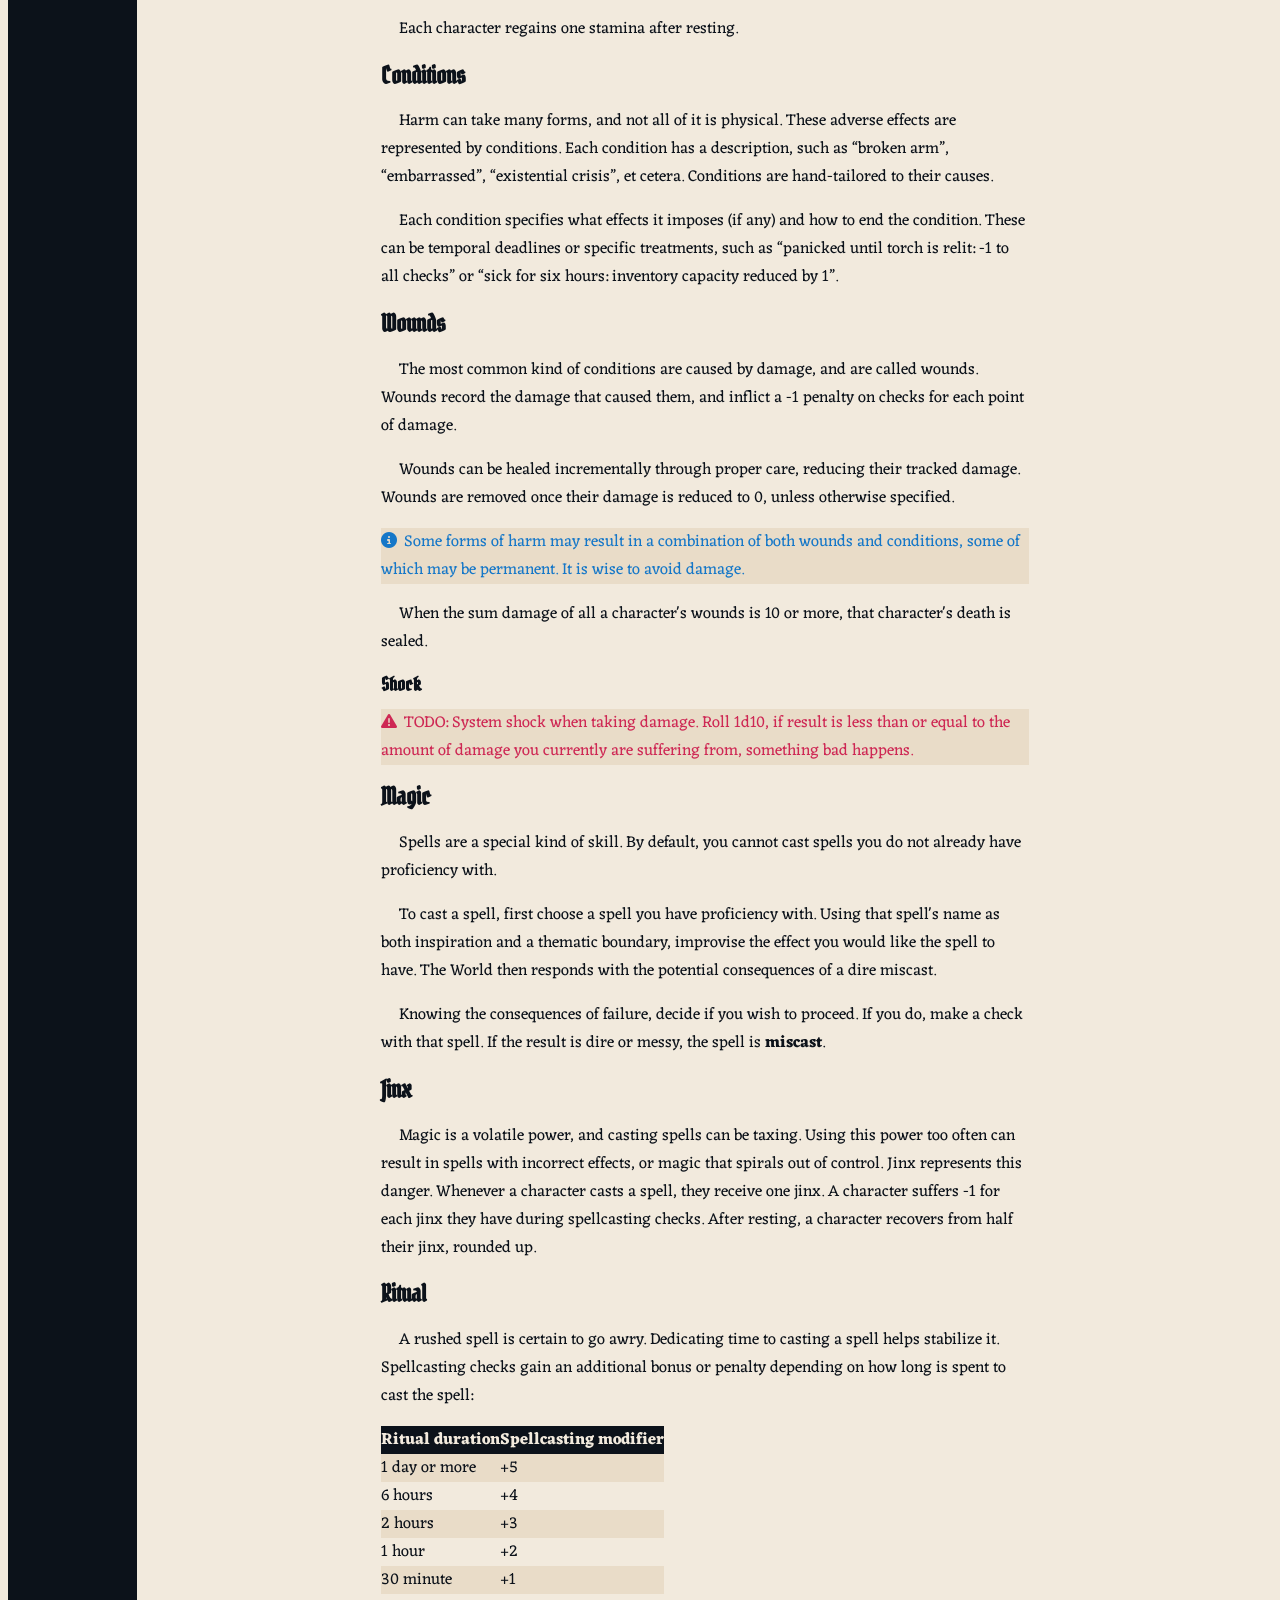
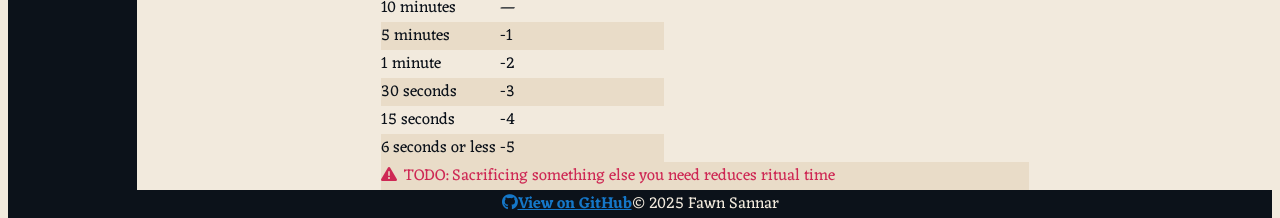
==== commit 26c7c5af: "p3: redo entire layout lol" ====
--- a/p3/index.html
+++ b/p3/index.html
@@ -2,7 +2,7 @@
 <!-- 
 Project: Project 3-Responsive Web Site-Topic of your Choice
 Name: Fawn Sannar
-Submitted: 
+Submitted: 2025-03-07 22:20
 
 I declare that the following source code was written by me, or provided by the instructor for this project. 
 I understand that copying source code from any other source, providing source code to another student, or leaving my code on a public website constitutes cheating. 
@@ -11,150 +11,193 @@
 <html>
   <head>
     <title>Remedy</title>
+    <!-- I made saffron.css too. It's available at https://github.com/rubiefawn/saffron -->
     <link rel="stylesheet" href="css/saffron.css">
     <link rel="stylesheet" href="css/main.css">
-    <meta name="viewport" content="width=device-width, initial-scale=1">
-    <!-- <script type="text/javascript" src="js/main.js" defer></script> -->
+    <meta name="viewport" content="width=device-width,initial-scale=1.0">
+    <script type="text/javascript" src="js/main.js" defer></script>
   </head>
-  <body class="g:sm">
-    <header class="vstack p:md g:sm">
-      <h1 id="title" class="mv:text">Remedy</h1>
+  <body>
+    <header>
+      <h1 id="title" class="mv:text"><img src="img/icon.svg" alt="Remedy logo"></img>Remedy</h1>
+      <input type=checkbox class="fa fa-bars"></input>
+      <nav>
+        <a href="#rules" class="nav-active"><h2>Rules</h2></a>
+        <a href="#about"><h2>About</h2></a>
+        <a href="#articles"><h2>Articles</h2></a>
+        <a href="#videos"><h2>Videos</h2></a>
+        <a href="#other"><h2>Other</h2></a>
+      </nav>
     </header>
-    <main class="content p:xs g:md">
+    <main>
       <section id="rules">
-      <h1>Introduction</h1>
-      <p>This game is not about mighty heroes or powerful wizards. It is about normal, fragile people who have found themselves entangled in the supernatural. Magic is unstable, chaotic, and mysterious. Injury is gruesome, death is frightening, and nobody knows what comes after. In this game, challenges are not solved through glorious heroism, but are overcome through careful planning and cunning solutions.</p>
-      <aside>This game is incomplete and is intended for playtesting at the author's table. Have no expectations for game balance or suitability at your table.</aside>
-      <h2>Philosophy</h2>
-      <aside class="todo">TODO: Game design philosophy, guidelines for players</aside>
-      <h1>Character Creation</h1>
-      <p>First, choose a <strong>background</strong>. Your character's background dictates their existing skills and equipment.</p>
-      <p>Second, select three <strong>traits</strong>. Your character's traits may be used for both good and ill. It is recommended to choose one trait that describes a physical characteristic, one that describes a personality characteristic, and one that describes an ideal or belief.</p>
-      <p>Third, author three <strong>connections</strong>. Connections are people your character knows, and can call upon in a time of need. They may not be friendly. These connections start at +1 proficiency.</p>
-      <h1>Checks</h1>
-      <ol>
-        <li>Select an appropriate skill to use for the check.</li>
-        <li>Roll the d20. If invoking a trait, roll two d20s and keep the higher or lower result, depending on how the trait was invoked.</li>
-        <li>Add the selected skill's proficiency.</li>
-        <li>Apply penalties from wounds. If you are casting a spell, apply penalties from jinx, and bonuses/penalties from ritual.</li>
-        <li>Determine the outcome of the check: 7 or less is a dire result, 8 to 16 is a messy result, and 17 or more is a stellar result.</li>
-      </ol>
-    	<p>The result of the check dictates the narrative tone of the outcome. Something always happens when a check is made—whether that ‘something’ is in the players’ favor or not depends on the result.</p>
-    	<aside>The World may provide multiple outcomes for the player to choose from based off of the result of the check.</aside>
-    	<p>A stellar outcome is the best case scenario. This typically translates to success without complication, but depending on context, the best case scenario may not be success at all. Sometimes the best thing that could happen is to fail, and by doing so uncover a better way, or avoid complications later.</p>
-    	<p>A messy outcome is a double-edged sword. It could indicate success at a cost, or it could indicate failure with an unexpected benefit. Messy outcomes should always both help and hinder the players.</p>
-    	<p>A dire outcome is a setback. It does not necessarily have to indicate failure, but it does indicate trouble and complications. While dire outcomes should always hinder the players, it should always be interesting.</p>
-      <h2>Natural 1 & 20</h2>
-    	<p>When making a check, if the natural result of the d20 roll is exactly 1, mark an additional experience on the skill used for the check, recover from all jinx, and all of your traits that have already been invoked to hinder regain the ability to do so.</p>
-    	<p>When making a check, if the natural result of the d20 roll is exactly 20, mark an additional experience on the skill used for the check, regain all stamina, and all of your traits that have already been invoked to help regain the ability to do so.</p>
-    	<aside>When rolling multiple d20s as the result of invoking a trait, consider only the kept result of the higher or lower d20, according to how the trait was invoked.</aside>
-      <h2>Group Challenges</h2>
-      <aside class="todo">TODO: Helping & group challenge rules</aside>
-      <h1>Time</h1>
-    	<p>Gameplay is divided into <strong>rounds</strong> and <strong>turns</strong> in order to keep track of time and grant each player chances to take actions. The length of time a round represents is typically 30 minutes, or during action sequences, reduced to 6 seconds, but this is variable. The World is responsible for adjusting the length of rounds to fit the pace of the narrative.</p>
-    	<p>Each round, each character has three turns. A turn represents time equal to one third of a round. Characters can spend one or more turns to perform actions or activities that occupy that span of time. The World is responsible for making sure each player has had chances to spend their turns before proceeding to the next round.</p>
-    	<p>The number of turns any given action costs should be determined based on the amount of time those turns represent and a reasonable estimate for how much time that action takes.</p>
-    	<aside>Turns are a resource and are not required to be taken in any particular order.</aside>
-      <h1>Skills</h1>
-    	<p>Characters can learn new skills and improve skills they already have some proficiency in. Whenever a skill is used as part of a check, if the result of that check is messy, that skill gains one experience. If the result is dire, that skill gains two experience instead. Once a skill has an amount of experience equal to 10 + that skill's current proficiency, reset that skill's experience and increase that skill's proficiency by 1.</p>
-    	<p>Learning a new skill is done in the same way; proficiency starts at +0 and increases to +1 once the required amount of experience has been gained.</p>
-    	<h2>Connections</h2>
-    	<p>Connections are a special kind of skill that represent relationships and history with people, positive or negative. When making a check as part of interactive with a non-player character, you may choose to apply any experience gained from that check to your connection with that non-player character instead of the skill used for that check. Once a connection has a nonzero proficiency, it may be used in place of a skill when making check regarding that non-player character.</p>
-      <h1>Inventory</h1>
-    	<p>Each character has ten inventory slots. Each inventory slot represents carrying capacity equivalent to one of that character's hands; a handful of small items together only take up one slot, while large items take up two slots.</p>
-    	<p>Characters may also carry a bag, which has five additional inventory slots. Items stored in a bag take a few moments to retrieve and are not considered to be equipped. The bag itself does not occupy an inventory slot.</p>
-      <h1>Backgrounds</h1>
-      <p>A background provides a list of skills to choose from. Choose one skill to start with +3 proficiency in, one skill to start with +2 proficiency in, and three more skills to start with +1 proficiency in. Backgrounds also provide starting equpiment.</p>
-      <aside class="todo">TODO: List backgrounds</aside>
-      <h1>Traits</h1>
-    	<p>Traits describe a character's nature, and can be leveraged for both good and ill during gameplay. Traits can represent aspects of a character's heritage, personality, constitution, or even the lasting corruption of magic.</p>
-    	<p>When a player makes a check, if their character has a trait that is relevant to that check, they may invoke that trait to either help or hinder themself. That player must describe how the trait is a help or a hinderance in that situation, then apply the following effects to their check, depending on how it was invoked:</p>
-    	<ul>
-    		<li>If the trait was invoked to help, roll two d20s and keep the higher result.</li>
-    		<li>If the trait was invoked to hinder, roll two d20s and keep the lower result, gain one additional experience on the skill used for the check (regardless of the outcome), and regain one stamina.</li>
-    	</ul>
-    	<p>Each trait can be invoked once to help and invoked once to hinder, and regains the ability to do so after resting.</p>
-      <h1>Damage</h1>
-      <h2>Attacking</h2>
-      <p>Actions performed that would cause harm are called attacks. Attacks have a damage source and are generally performed with weapons, but traps, improvised weapons, and unarmed violence are all considered damage sources as well.</p>
-      <p>Each damage source specifies the conditions that must be met for its use, if any. Damage sources may have range restrictions (distance is measured using far, near, or intimate) or material restrictions such as fuel or ammunition.</p>
-      <p>Each damage source must describe how it inflicts harm. This description is used to determine if armor or resistance is applicable.</p>
-      <h2>Armor</h2>
-    	<p>Many items can act as armor, protecting a character from otherwise certain harm. Items that provide armor have a durability and a description of what kinds of harm they are effective against.</p>
-    	<p>If a character would suffer damage from a source that matches one of their items' armor description, they may expend one or more of that item's durability in order to reduce the damage by that much.</p>
-    	<p>Once an item reaches zero durability, it is broken and needs repairs before it can be safely used again. The process of repair varies from item to item and will take time and money to complete.</p>
-    	<p>In desperate circumstances, a character may use a broken item as armor to reduce damage by 1 as if it had one remaining durability. Doing so completely destroys the item, making it irreparable.</p>
-      <h2>Stamina</h2>
-    	<p>Each character has three stamina. Each stamina can be expended for the following benefits:</p>
-    	<ul>
-    		<li>Reduce incoming damage by 1</li>
-    		<li>Reduce incoming jinx by 1</li>
-    		<li>Gain a +1 bonus on a check after seeing the result, possibly altering the outcome of the check</li>
-    	</ul>
-      <p>Additionally, two stamina can be expended in order to gain an additional turn.</p>
-    	<p>Each character regains one stamina after resting.</p>
-      <h2>Conditions</h2>
-    	<p>Harm can take many forms, and not all of it is physical. These adverse effects are represented by conditions. Each condition has a description, such as “broken arm”, “embarrassed”, “existential crisis”, et cetera. Conditions are hand-tailored to their causes.</p>
-    	<p>Each condition specifies what effects it imposes (if any) and how to end the condition. These can be temporal deadlines or specific treatments, such as “panicked until torch is relit: -1 to all checks” or “sick for six hours: inventory capacity reduced by 1”.</p>
-      <h2>Wounds</h2>
-    	<p>The most common kind of conditions are caused by damage, and are called wounds. Wounds record the damage that caused them, and inflict a -1 penalty on checks for each point of damage.</p>
-    	<p>Wounds can be healed incrementally through proper care, reducing their tracked damage. Wounds are removed once their damage is reduced to 0, unless otherwise specified.</p>
-    	<aside>Some forms of harm may result in a combination of both wounds and conditions, some of which may be permanent. It is wise to avoid damage.</aside>
-    	<p>When the sum damage of all a character's wounds is 10 or more, that character's death is sealed.</p>
-      <h3>Shock</h3>
-      <aside class="todo">TODO: System shock when taking damage. Roll 1d10, if result is less than or equal to the amount of damage you currently are suffering from, something bad happens.</aside>
-      <h1>Magic</h1>
-      <p>Spells are a special kind of skill. By default, you cannot cast spells you do not already have proficiency with.</p>
-      <p>To cast a spell, first choose a spell you have proficiency with. Using that spell's name as both inspiration and a thematic boundary, improvise the effect you would like the spell to have. The World then responds with the potential consequences of a dire miscast.</p>
-      <p>Knowing the consequences of failure, decide if you wish to proceed. If you do, make a check with that spell. If the result is dire or messy, the spell is <strong>miscast</strong>.</p>
-      <h2>Jinx</h2>
-      <p>Magic is a volatile power, and casting spells can be taxing. Using this power too often can result in spells with incorrect effects, or magic that spirals out of control. Jinx represents this danger. Whenever a character casts a spell, they receive one jinx. A character suffers -1 for each jinx they have during spellcasting checks. After resting, a character recovers from half their jinx, rounded up.</p>
-      <h2>Ritual</h2>
-      <p>A rushed spell is certain to go awry. Dedicating time to casting a spell helps stabilize it. Spellcasting checks gain an additional bonus or penalty depending on how long is spent to cast the spell:</p>
-      <table>
-        <thead>
-          <tr><td>Ritual duration</td><td>Spellcasting modifier</td></tr>
-        </thead>
-        <tr><td>1 day or more</td><td>+5</td></tr>
-        <tr><td>6 hours</td><td>+4</td></tr>
-        <tr><td>2 hours</td><td>+3</td></tr>
-        <tr><td>1 hour</td><td>+2</td></tr>
-        <tr><td>30 minute</td><td>+1</td></tr>
-        <tr><td>10 minutes</td><td>—</td></tr>
-        <tr><td>5 minutes</td><td>-1</td></tr>
-        <tr><td>1 minute</td><td>-2</td></tr>
-        <tr><td>30 seconds</td><td>-3</td></tr>
-        <tr><td>15 seconds</td><td>-4</td></tr>
-        <tr><td>6 seconds or less</td><td>-5</td></tr>
-      </table>
-      <aside class="todo">TODO: Sacrificing something else you need reduces ritual time</aside>
-      </section>
-      <section id="articles">
-      <h1>Articles</h1>
-    	<ul>
-    		<li>Meguey Baker — <a href="https://lumpley.games/2021/12/30/ritual-in-game-design/">Ritual In Game Design</a></li>
-        <li>pandatheist — <a href="https://boneboxchant.wordpress.com/2022/05/04/revisiting-the-nsr/">Revisiting the NSR</a></li>
-    	</ul>
-      </section>
-      <section id="videos">
-      <h1>Videos</h1>
-  		<h2>Ginni Di — <a href="https://youtu.be/UgDff35jtHw">The key to better D&amp;D? Roll less.</a></h2>
-      <iframe width="560" height="315" src="https://www.youtube-nocookie.com/embed/UgDff35jtHw?si=7KKieI5E3Myk6gzg" title="YouTube video player" frameborder="0" allow="accelerometer; autoplay; clipboard-write; encrypted-media; gyroscope; picture-in-picture; web-share" referrerpolicy="strict-origin-when-cross-origin" allowfullscreen></iframe>
-  		<h2>Dungeon Craft — <a href="https://youtu.be/MABlOHYommI">Replace Hit Points!</a></h2>
-      <iframe width="560" height="315" src="https://www.youtube-nocookie.com/embed/MABlOHYommI?si=eLL5RhQi91vYQtka" title="YouTube video player" frameborder="0" allow="accelerometer; autoplay; clipboard-write; encrypted-media; gyroscope; picture-in-picture; web-share" referrerpolicy="strict-origin-when-cross-origin" allowfullscreen></iframe>
-  		<h2>Matthew Colville — <a href="https://youtu.be/MABlOHYommI">Skill Challenges</a></h2>
-      <iframe width="560" height="315" src="https://www.youtube-nocookie.com/embed/GvOeqDpkBm8?si=SdVGwxSLFBmIw0ms" title="YouTube video player" frameborder="0" allow="accelerometer; autoplay; clipboard-write; encrypted-media; gyroscope; picture-in-picture; web-share" referrerpolicy="strict-origin-when-cross-origin" allowfullscreen></iframe>
-      </section>
-      <section id="other inspiration">
-      <h1>Other Inspiration</h1>
-    	<ul>
-    		<li>Ben Milton — <a href="https://questingblog.com/knave-2e/">Knave, Second Edition</a></li>
-    		<li>Yochai Gal — <a href="https://cairnrpg.com/second-edition/">Cairn, Second Edition</a></li>
-    	</ul>
+        <h1>Introduction</h1>
+        <p>This game is not about mighty heroes or powerful wizards. It is about normal, fragile people who have found themselves entangled in the supernatural. Magic is unstable, chaotic, and mysterious. Injury is gruesome, death is frightening, and nobody knows what comes after. In this game, challenges are not solved through glorious heroism, but are overcome through careful planning and cunning solutions.</p>
+        <aside>This game is incomplete and is intended for playtesting at the author's table. Have no expectations for game balance or suitability at your table.</aside>
+        <h2>Philosophy</h2>
+        <aside class="todo">TODO: Game design philosophy, guidelines for players</aside>
+        <h1>Character Creation</h1>
+        <p>First, choose a <strong>background</strong>. Your character's background dictates their existing skills and equipment.</p>
+        <p>Second, select three <strong>traits</strong>. Your character's traits may be used for both good and ill. It is recommended to choose one trait that describes a physical characteristic, one that describes a personality characteristic, and one that describes an ideal or belief.</p>
+        <p>Third, author three <strong>connections</strong>. Connections are people your character knows, and can call upon in a time of need. They may not be friendly. These connections start at +1 proficiency.</p>
+        <h1>Checks</h1>
+        <ol>
+          <li>Select an appropriate skill to use for the check.</li>
+          <li>Roll the d20. If invoking a trait, roll two d20s and keep the higher or lower result, depending on how the trait was invoked.</li>
+          <li>Add the selected skill's proficiency.</li>
+          <li>Apply penalties from wounds. If you are casting a spell, apply penalties from jinx, and bonuses/penalties from ritual.</li>
+          <li>Determine the outcome of the check: 7 or less is a dire result, 8 to 16 is a messy result, and 17 or more is a stellar result.</li>
+        </ol>
+      	<p>The result of the check dictates the narrative tone of the outcome. Something always happens when a check is made—whether that ‘something’ is in the players’ favor or not depends on the result.</p>
+      	<aside>The World may provide multiple outcomes for the player to choose from based off of the result of the check.</aside>
+      	<p>A stellar outcome is the best case scenario. This typically translates to success without complication, but depending on context, the best case scenario may not be success at all. Sometimes the best thing that could happen is to fail, and by doing so uncover a better way, or avoid complications later.</p>
+      	<p>A messy outcome is a double-edged sword. It could indicate success at a cost, or it could indicate failure with an unexpected benefit. Messy outcomes should always both help and hinder the players.</p>
+      	<p>A dire outcome is a setback. It does not necessarily have to indicate failure, but it does indicate trouble and complications. While dire outcomes should always hinder the players, it should always be interesting.</p>
+        <h2>Natural 1 & 20</h2>
+      	<p>When making a check, if the natural result of the d20 roll is exactly 1, mark an additional experience on the skill used for the check, recover from all jinx, and all of your traits that have already been invoked to hinder regain the ability to do so.</p>
+      	<p>When making a check, if the natural result of the d20 roll is exactly 20, mark an additional experience on the skill used for the check, regain all stamina, and all of your traits that have already been invoked to help regain the ability to do so.</p>
+      	<aside>When rolling multiple d20s as the result of invoking a trait, consider only the kept result of the higher or lower d20, according to how the trait was invoked.</aside>
+        <h2>Group Challenges</h2>
+        <aside class="todo">TODO: Helping & group challenge rules</aside>
+        <h1>Time</h1>
+      	<p>Gameplay is divided into <strong>rounds</strong> and <strong>turns</strong> in order to keep track of time and grant each player chances to take actions. The length of time a round represents is typically 30 minutes, or during action sequences, reduced to 6 seconds, but this is variable. The World is responsible for adjusting the length of rounds to fit the pace of the narrative.</p>
+      	<p>Each round, each character has three turns. A turn represents time equal to one third of a round. Characters can spend one or more turns to perform actions or activities that occupy that span of time. The World is responsible for making sure each player has had chances to spend their turns before proceeding to the next round.</p>
+      	<p>The number of turns any given action costs should be determined based on the amount of time those turns represent and a reasonable estimate for how much time that action takes.</p>
+      	<aside>Turns are a resource and are not required to be taken in any particular order.</aside>
+        <h1>Skills</h1>
+      	<p>Characters can learn new skills and improve skills they already have some proficiency in. Whenever a skill is used as part of a check, if the result of that check is messy, that skill gains one experience. If the result is dire, that skill gains two experience instead. Once a skill has an amount of experience equal to 10 + that skill's current proficiency, reset that skill's experience and increase that skill's proficiency by 1.</p>
+      	<p>Learning a new skill is done in the same way; proficiency starts at +0 and increases to +1 once the required amount of experience has been gained.</p>
+      	<h2>Connections</h2>
+      	<p>Connections are a special kind of skill that represent relationships and history with people, positive or negative. When making a check as part of interactive with a non-player character, you may choose to apply any experience gained from that check to your connection with that non-player character instead of the skill used for that check. Once a connection has a nonzero proficiency, it may be used in place of a skill when making check regarding that non-player character.</p>
+        <h1>Inventory</h1>
+      	<p>Each character has ten inventory slots. Each inventory slot represents carrying capacity equivalent to one of that character's hands; a handful of small items together only take up one slot, while large items take up two slots.</p>
+      	<p>Characters may also carry a bag, which has five additional inventory slots. Items stored in a bag take a few moments to retrieve and are not considered to be equipped. The bag itself does not occupy an inventory slot.</p>
+        <h1>Backgrounds</h1>
+        <p>A background provides a list of skills to choose from. Choose one skill to start with +3 proficiency in, one skill to start with +2 proficiency in, and three more skills to start with +1 proficiency in. Backgrounds also provide starting equpiment.</p>
+        <aside class="todo">TODO: List backgrounds</aside>
+        <h1>Traits</h1>
+      	<p>Traits describe a character's nature, and can be leveraged for both good and ill during gameplay. Traits can represent aspects of a character's heritage, personality, constitution, or even the lasting corruption of magic.</p>
+      	<p>When a player makes a check, if their character has a trait that is relevant to that check, they may invoke that trait to either help or hinder themself. That player must describe how the trait is a help or a hinderance in that situation, then apply the following effects to their check, depending on how it was invoked:</p>
+      	<ul>
+      		<li>If the trait was invoked to help, roll two d20s and keep the higher result.</li>
+      		<li>If the trait was invoked to hinder, roll two d20s and keep the lower result, gain one additional experience on the skill used for the check (regardless of the outcome), and regain one stamina.</li>
+      	</ul>
+      	<p>Each trait can be invoked once to help and invoked once to hinder, and regains the ability to do so after resting.</p>
+        <h1>Damage</h1>
+        <h2>Attacking</h2>
+        <p>Actions performed that would cause harm are called attacks. Attacks have a damage source and are generally performed with weapons, but traps, improvised weapons, and unarmed violence are all considered damage sources as well.</p>
+        <p>Each damage source specifies the conditions that must be met for its use, if any. Damage sources may have range restrictions (distance is measured using far, near, or intimate) or material restrictions such as fuel or ammunition.</p>
+        <p>Each damage source must describe how it inflicts harm. This description is used to determine if armor or resistance is applicable.</p>
+        <h2>Armor</h2>
+      	<p>Many items can act as armor, protecting a character from otherwise certain harm. Items that provide armor have a durability and a description of what kinds of harm they are effective against.</p>
+      	<p>If a character would suffer damage from a source that matches one of their items' armor description, they may expend one or more of that item's durability in order to reduce the damage by that much.</p>
+      	<p>Once an item reaches zero durability, it is broken and needs repairs before it can be safely used again. The process of repair varies from item to item and will take time and money to complete.</p>
+      	<p>In desperate circumstances, a character may use a broken item as armor to reduce damage by 1 as if it had one remaining durability. Doing so completely destroys the item, making it irreparable.</p>
+        <h2>Stamina</h2>
+      	<p>Each character has three stamina. Each stamina can be expended for the following benefits:</p>
+      	<ul>
+      		<li>Reduce incoming damage by 1</li>
+      		<li>Reduce incoming jinx by 1</li>
+      		<li>Gain a +1 bonus on a check after seeing the result, possibly altering the outcome of the check</li>
+      	</ul>
+        <p>Additionally, two stamina can be expended in order to gain an additional turn.</p>
+      	<p>Each character regains one stamina after resting.</p>
+        <h2>Conditions</h2>
+      	<p>Harm can take many forms, and not all of it is physical. These adverse effects are represented by conditions. Each condition has a description, such as “broken arm”, “embarrassed”, “existential crisis”, et cetera. Conditions are hand-tailored to their causes.</p>
+      	<p>Each condition specifies what effects it imposes (if any) and how to end the condition. These can be temporal deadlines or specific treatments, such as “panicked until torch is relit: -1 to all checks” or “sick for six hours: inventory capacity reduced by 1”.</p>
+        <h2>Wounds</h2>
+      	<p>The most common kind of conditions are caused by damage, and are called wounds. Wounds record the damage that caused them, and inflict a -1 penalty on checks for each point of damage.</p>
+      	<p>Wounds can be healed incrementally through proper care, reducing their tracked damage. Wounds are removed once their damage is reduced to 0, unless otherwise specified.</p>
+      	<aside>Some forms of harm may result in a combination of both wounds and conditions, some of which may be permanent. It is wise to avoid damage.</aside>
+      	<p>When the sum damage of all a character's wounds is 10 or more, that character's death is sealed.</p>
+        <h3>Shock</h3>
+        <aside class="todo">TODO: System shock when taking damage. Roll 1d10, if result is less than or equal to the amount of damage you currently are suffering from, something bad happens.</aside>
+        <h1>Magic</h1>
+        <p>Spells are a special kind of skill. By default, you cannot cast spells you do not already have proficiency with.</p>
+        <p>To cast a spell, first choose a spell you have proficiency with. Using that spell's name as both inspiration and a thematic boundary, improvise the effect you would like the spell to have. The World then responds with the potential consequences of a dire miscast.</p>
+        <p>Knowing the consequences of failure, decide if you wish to proceed. If you do, make a check with that spell. If the result is dire or messy, the spell is <strong>miscast</strong>.</p>
+        <h2>Jinx</h2>
+        <p>Magic is a volatile power, and casting spells can be taxing. Using this power too often can result in spells with incorrect effects, or magic that spirals out of control. Jinx represents this danger. Whenever a character casts a spell, they receive one jinx. A character suffers -1 for each jinx they have during spellcasting checks. After resting, a character recovers from half their jinx, rounded up.</p>
+        <h2>Ritual</h2>
+        <p>A rushed spell is certain to go awry. Dedicating time to casting a spell helps stabilize it. Spellcasting checks gain an additional bonus or penalty depending on how long is spent to cast the spell:</p>
+        <table>
+          <thead>
+            <tr><td>Ritual duration</td><td>Spellcasting modifier</td></tr>
+          </thead>
+          <tr><td>1 day or more</td><td>+5</td></tr>
+          <tr><td>6 hours</td><td>+4</td></tr>
+          <tr><td>2 hours</td><td>+3</td></tr>
+          <tr><td>1 hour</td><td>+2</td></tr>
+          <tr><td>30 minute</td><td>+1</td></tr>
+          <tr><td>10 minutes</td><td>—</td></tr>
+          <tr><td>5 minutes</td><td>-1</td></tr>
+          <tr><td>1 minute</td><td>-2</td></tr>
+          <tr><td>30 seconds</td><td>-3</td></tr>
+          <tr><td>15 seconds</td><td>-4</td></tr>
+          <tr><td>6 seconds or less</td><td>-5</td></tr>
+        </table>
+        <aside class="todo">TODO: Sacrificing something else you need reduces ritual time</aside>
+      </section>
+      <section id="about" hidden>
+      <h1>About <i>Remedy</i></h1>
+      <p><i>Remedy</i> started out as a <i>Dungeons & Dragons 5th Edition</i> hack back in 2018. I had played other table-top roleplaying games before (specifically, <i>Mouse Guard</i> and Fantasy Flight's <i>Star Wars</i> RPG), but had never connected with a game before like I had with <i>Dungeons & Dragons</i>. My friend was running a game, and making rather frustrating "homebrew" enemies, and I started making <i>Remedy</i> as a toolkit to help create more balanced homebrew content.</p>
+      <p>That didn't work of course; <i>Dungeons & Dragons 5th Edition</i> is a deeply flawed game. I kept making changes to the game, and before I knew it, I had something that wasn't compatible with D&D at all. I decided to try to actually run a game with it.</p>
+      <p>In 2020, I held my first playtest for <i>Remedy</i>. There was a lot wrong with it still, and a lot of it still reeked of a D&D 5e hack. I ran the playtest for about a year, and then took some time to explore other table-top roleplaying games to cleanse my palette.</p>
+      <p>I went back to <i>Mouse Guard</i> and Fantasy Flight's <i>Star Wars</i> RPG. I read any rulebook I could get my hands on, just to see what kinds of rules existed. At a local game store, I stumbled across a print copy of <i>Liminal Horror</i>, which branded itself as a hack of <i>Cairn</i>. Soon after, I found <i>Maze Rats</i>, and later <i>Knave</i>. These were rules-lite systems, which placed the emphasis on players interacting with the environment first, rather than defaulting to a character sheet as a checklist of allowable actions. It was a breath of fresh air.</p>
+      <p>After starting over and throwing together a new, smaller set of rules with the philosphy behind <i>Cairn</i> and <i>Knave</i> in mind, I started a second playtest. It was both a complete success and a total failure: between thirteen sessions, I only found myself needing to call for a dice roll three times. This made the playtest a failure, since the mechanics weren't meaningfully tested, but it was a success in running a game in a way that characters tried to interact with the narrative before interacting with the game rules.</p>
+      <p>I hope to soon run a third playtest, this time utilizing the magic rules. I'm sure it will be a blast.</p>
+      <aside><i>Remedy</i>'s logo is a 12-sided die, which used to feature prominently in the 2019 edition. Currently, there is no rule that calls for the roll of a 12-sided die. Awkward!</aside>
+      </section>
+      <section id="articles" hidden>
+        <h1>Articles</h1>
+        <p>Below are some articles that have inspired me in how I run my own tabletop roleplaying games. Abbreviated excerpts are also provided:</p>
+    		<h2>Meguey Baker — <a href="https://lumpley.games/2021/12/30/ritual-in-game-design/">Ritual In Game Design</a></h2>
+        <blockquote>
+          </p>When we attempt to create games (or play them) with any consciousness about the real personal process, any desire to experience deep and possibly lasting insight or effect, we are, to some degree, performing ritual. If we neglect a portion of the ritual process, we run the risk of actual emotional damage. I’m not saying we can’t design and play games that challenge and push and pull, I’m saying if we are going to design and play such games, we need to do so consciously. There are clear steps and stages in ritual, and they form a container for the events within. Given a safe and trustworthy container, amazing things and astonishing play can happen.</p>
+        </blockquote>
+        <h2>pandatheist — <a href="https://boneboxchant.wordpress.com/2022/05/04/revisiting-the-nsr/">Revisiting the NSR</a></h2>
+        <blockquote>
+          </p>A Weird Setting – More palette than approach to play... an explicit pushback against “vanilla fantasy”.</p>
+          </p>A Living World... In NSR games the players far more often play protagonists of this story than heroes of THE story. Sometimes they’re just the latest trespassers.</p>
+          </p>Deadly... Monsters are dangerous because you should be avoiding them or talking with them.</p>
+          </p>Emergent Narrative... The story isn’t in the book the GM buys, and it isn’t in the narrative the GM presents. The story is what the players do.</p>
+          </p>External Interaction... In an [Into the Odd] game I would describe a room and players would tell me what they wanted to do in the fiction. At the point where there was a question about what could happen or what was possible, only then would we look to the rules.</p>
+        </blockquote>
+      </section>
+      <section id="videos" hidden>
+        <h1>Videos</h1>
+        <p>Below are some videos that have inspired me in how I run my own tabletop roleplaying games:</p>
+    		<h2>Ginni Di — <a href="https://youtu.be/UgDff35jtHw">The key to better D&amp;D? Roll less.</a></h2>
+        <iframe width="560" height="315" src="https://www.youtube-nocookie.com/embed/UgDff35jtHw?si=7KKieI5E3Myk6gzg" title="YouTube video player" frameborder="0" allow="accelerometer; autoplay; clipboard-write; encrypted-media; gyroscope; picture-in-picture; web-share" referrerpolicy="strict-origin-when-cross-origin" allowfullscreen></iframe>
+    		<h2>Dungeon Craft — <a href="https://youtu.be/MABlOHYommI">Replace Hit Points!</a></h2>
+        <iframe width="560" height="315" src="https://www.youtube-nocookie.com/embed/MABlOHYommI?si=eLL5RhQi91vYQtka" title="YouTube video player" frameborder="0" allow="accelerometer; autoplay; clipboard-write; encrypted-media; gyroscope; picture-in-picture; web-share" referrerpolicy="strict-origin-when-cross-origin" allowfullscreen></iframe>
+    		<h2>Matthew Colville — <a href="https://youtu.be/MABlOHYommI">Skill Challenges</a></h2>
+        <iframe width="560" height="315" src="https://www.youtube-nocookie.com/embed/GvOeqDpkBm8?si=SdVGwxSLFBmIw0ms" title="YouTube video player" frameborder="0" allow="accelerometer; autoplay; clipboard-write; encrypted-media; gyroscope; picture-in-picture; web-share" referrerpolicy="strict-origin-when-cross-origin" allowfullscreen></iframe>
+      </section>
+      <section id="other" hidden>
+        <h1>Other Inspiration</h1>
+        <p>Below are other games that have inspired me in how I run my own tabletop roleplaying games:</p>
+    		<h2>Yochai Gal — <a href="https://cairnrpg.com/second-edition/">Cairn, Second Edition</a></h2>
+        <figure>
+          <img src="img/cairn.svg" alt="Cairn 2e logo" class="logo"></img>
+          <figcaption>Fig. 1 - Cairn 2e logo</figcaption>
+        </figure>
+        <blockquote>
+          </p>Cairn is an adventure game about exploring a dark and mysterious Wood filled with strange folk, hidden treasure, and unspeakable monstrosities. Character generation is quick and random, adventures are tense and reward careful exploration, and combat is frantic and deadly.</p>
+        </blockquote>
+    		<h2>Ben Milton — <a href="https://questingblog.com/knave-2e/">Knave, Second Edition</a></h2>
+        <figure>
+          <img src="img/knave2.png" alt="Knave 2e logo" class="logo"></img>
+          <figcaption>Fig. 2 - Knave 2e logo</figcaption>
+        </figure>
+        <blockquote>
+          </p>Knave 2e is an exploration-driven fantasy RPG and worldbuilding toolkit, inspired by the best elements of the Old-School DnD movement.</p>
+        </blockquote>
       </section>
     </main>
     <footer>
-    &copy; 2025 Fawn Sannar
+      <a href="https://github.com/rubiefawn-edu/cs2550"><i class="fa-brands fa-github me:zs"></i>View on GitHub</a>
+      &copy; 2025 Fawn Sannar
     </footer>
   </body>
 </html>
--- a/p3/css/main.css
+++ b/p3/css/main.css
@@ -7,14 +7,13 @@
   --col-paper2: oklch(86% 0.05 80);
   --col-paper3: oklch(82% 0.07 80);
 
-  --col-ink: oklch(22% 0.02 255);
-  --col-ink-faint: oklch(40% 0.01 44);
+  --col-ink-black: oklch(18% 0.02 255);
   --col-ink-red: oklch(56% 0.2 12);
   --col-ink-blue: oklch(56% 0.15 250);
   --col-ink-purple: oklch(56% 0.15 295);
 
   background-color: var(--col-paper);
-  color: var(--col-ink);
+  color: var(--col-ink-black);
   font-family: 'Eczar', serif;
   font-variant-numeric: tabular-nums;
 }
@@ -22,12 +21,109 @@
 body {
   height: 100dvh;
   display: grid;
-  grid-template: "nav body" 1fr "footer ." auto / minmax(min-content, 1fr) 5fr;
-  align-items: start;
+  grid-template: "nav body" 1fr "footer footer" auto / max-content 1fr;
+}
+
+header, footer {
+  background-color: var(--col-ink-black);
+  color: var(--col-paper);
+}
+
+header {
+  grid-area: nav;
+  padding: var(--lg-rem);
+  user-select: none;
+}
+
+footer {
+  grid-area: footer;
+  padding: var(--sm-rem);
+  display: flex;
+  justify-content: center;
+  align-items: baseline;
+  gap: var(--sm-rem);
+}
+
+section {
+  max-width: 72ch;
+  margin: 0 auto;
+  padding: var(--sm-rem);
+}
+
+h1, h2, h3, h4, h5, h6 {
+  margin: calc(1lh - 1ex) 0;
+  font-family: 'Pirata One', serif;
+}
+
+table {
+  border-collapse: collapse;
+  margin-bottom: var(--md-rem);
+  border-radius: var(--xs-rem);
+  overflow: clip;
 }
 
 thead {
+  background-color: var(--col-ink-black);
+  color: var(--col-paper);
   font-weight: bold;
+}
+
+td {
+  padding: var(--zs-rem) var(--sm-rem);
+}
+
+tbody tr:nth-child(2n+1) {
+  background-color: var(--col-paper1);
+}
+
+:where(a) {
+  font-weight: 600;
+  color: var(--col-ink-blue);
+}
+
+:where(a:visited) {
+  color: var(--col-ink-purple);
+}
+
+p {
+  text-indent: 2ch;
+}
+
+blockquote {
+  margin: 0;
+  border-inline-start: var(--zs-rem) solid var(--col-paper2);
+  padding-inline-start: 3ch;
+}
+
+is(ol, ul) {
+  padding-inline-start: 3ch;
+}
+
+nav {
+  position: sticky;
+  top: var(--lg-rem);
+}
+
+nav > a {
+  color: var(--col-paper);
+  transition: color 90ms ease-out;
+}
+
+nav > a:hover {
+  color: var(--col-paper3);
+}
+
+iframe {
+  max-width: 100%;
+}
+
+#title {
+  text-align: center;
+  vertical-align: baseline;
+}
+
+#title > img {
+  margin-inline-end: 0.5ch;
 }
 
 aside {
@@ -47,20 +143,6 @@
   margin-inline-end: 0.7ch;
 }
 
-a {
-  font-weight: 600;
-  /* text-decoration: none; */
-  color: var(--col-ink-blue);
-}
-
-a:visited {
-  color: var(--col-ink-purple);
-}
-
-table td {
-  padding: var(--zs-rem);
-}
-
 .todo {
   font-style: normal;
   color: var(--col-ink-red);
@@ -70,51 +152,22 @@
   content: "\f071";
 }
 
-.content {
-  display: grid;
-  grid-area: body;
-  grid-template-columns: minmax(min-content, auto) 1fr;
-}
-
-:is(h1, h2, h3, h4, h5, h6) {
-  font-family: 'Pirata One', serif;
-}
-
-.content> :is(h1, h2, h3, h4, h5, h6) {
-  text-align: end;
-  grid-column: 1;
-  padding: 0;
-  margin-top: calc(1em - 1lh);
-}
-
-.content>:is(ol, ul) {
-  padding-inline-start: 3ch;
-}
-
-.content>* {
-  max-width: 72ch;
-  grid-column: 2;
-  align-self: flex-start;
-  margin: 0;
-}
-
-header,
-footer,
-thead {
-  color: var(--col-paper);
-  background-color: var(--col-ink);
-}
-
-header {
-  grid-area: nav;
-}
-
-footer {
-  grid-area: footer;
-}
-
-#title {
+a.nav-active {
+  color: var(--col-ink-red) !important;
+}
+
+header input[type=checkbox] {
+  display: none;
+}
+
+.logo {
+  max-width: 100%;
+  vertical-align: baseline;
+}
+
+figcaption {
   text-align: center;
+  color: var(--col-ink-blue);
 }
 
 @media (width < 786px) {
@@ -122,25 +175,52 @@
     grid-template: "nav" auto "body" 1fr "footer" auto / 1fr;
   }
 
-  p {
-    text-indent: 2ch;
-  }
-
-  .content {
-    grid-template-columns: 1fr;
-  }
-
-  .content> :is(h1, h2, h3, h4, h5, h6) {
-    text-align: start;
-    grid-column: 1;
-  }
-
-  .content>p {
-    grid-column: 1;
-  }
-
-  .content>* {
-    grid-column: 1;
-    padding-top: 0;
-  }
-}
+  header {
+    display: flex;
+    flex-direction: row;
+    justify-content: space-between;
+    align-items: baseline;
+    gap: var(--md-rem);
+  }
+
+  nav {
+    position: fixed;
+    top: 0;
+    right: 0;
+    transform: translateX(100%);
+    transition: transform 120ms ease-out;
+    background-color: var(--col-ink-black);
+    padding: var(--lg-rem);
+    height: 100dvh;
+  }
+
+  header input[type=checkbox] {
+    appearance: none;
+    display: block;
+    position: fixed;
+    background-color: var(--col-paper);
+    color: var(--col-ink-black);
+    transition: color 90ms ease-out, background-color 90ms ease-out, border-color 90ms ease-out;
+    padding: var(--sm-rem);
+    border-radius: var(--sm-rem);
+    border: 2px solid var(--col-ink-black);
+    bottom: var(--md-rem);
+    right: var(--md-rem);
+    z-index: 1;
+    cursor: pointer;
+  }
+
+  header input[type=checkbox]:hover {
+    background-color: var(--col-paper1);
+  }
+  
+  header input[type=checkbox]:checked {
+    background-color: var(--col-ink-black);
+    color: var(--col-paper);
+    border-color: var(--col-paper);
+  }
+
+  :checked + nav {
+    transform: translateX(0);
+  }
+}
